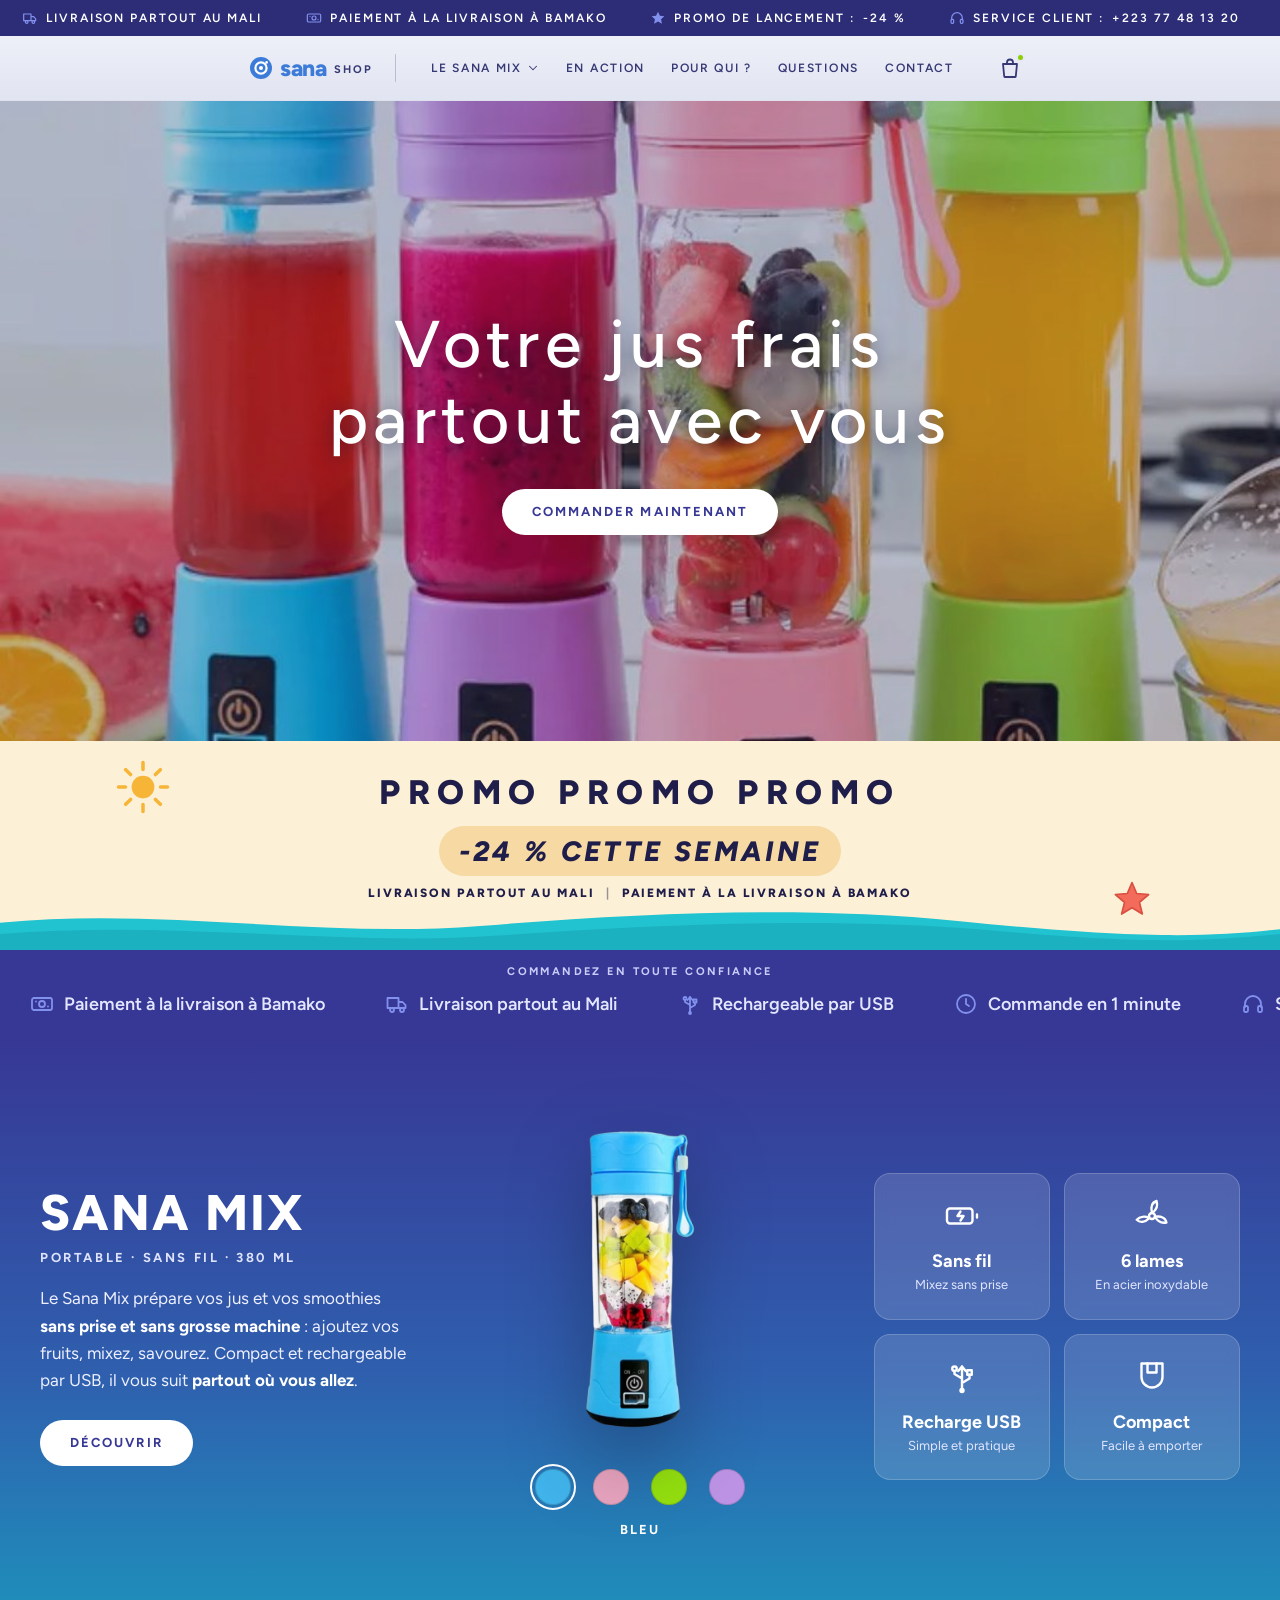
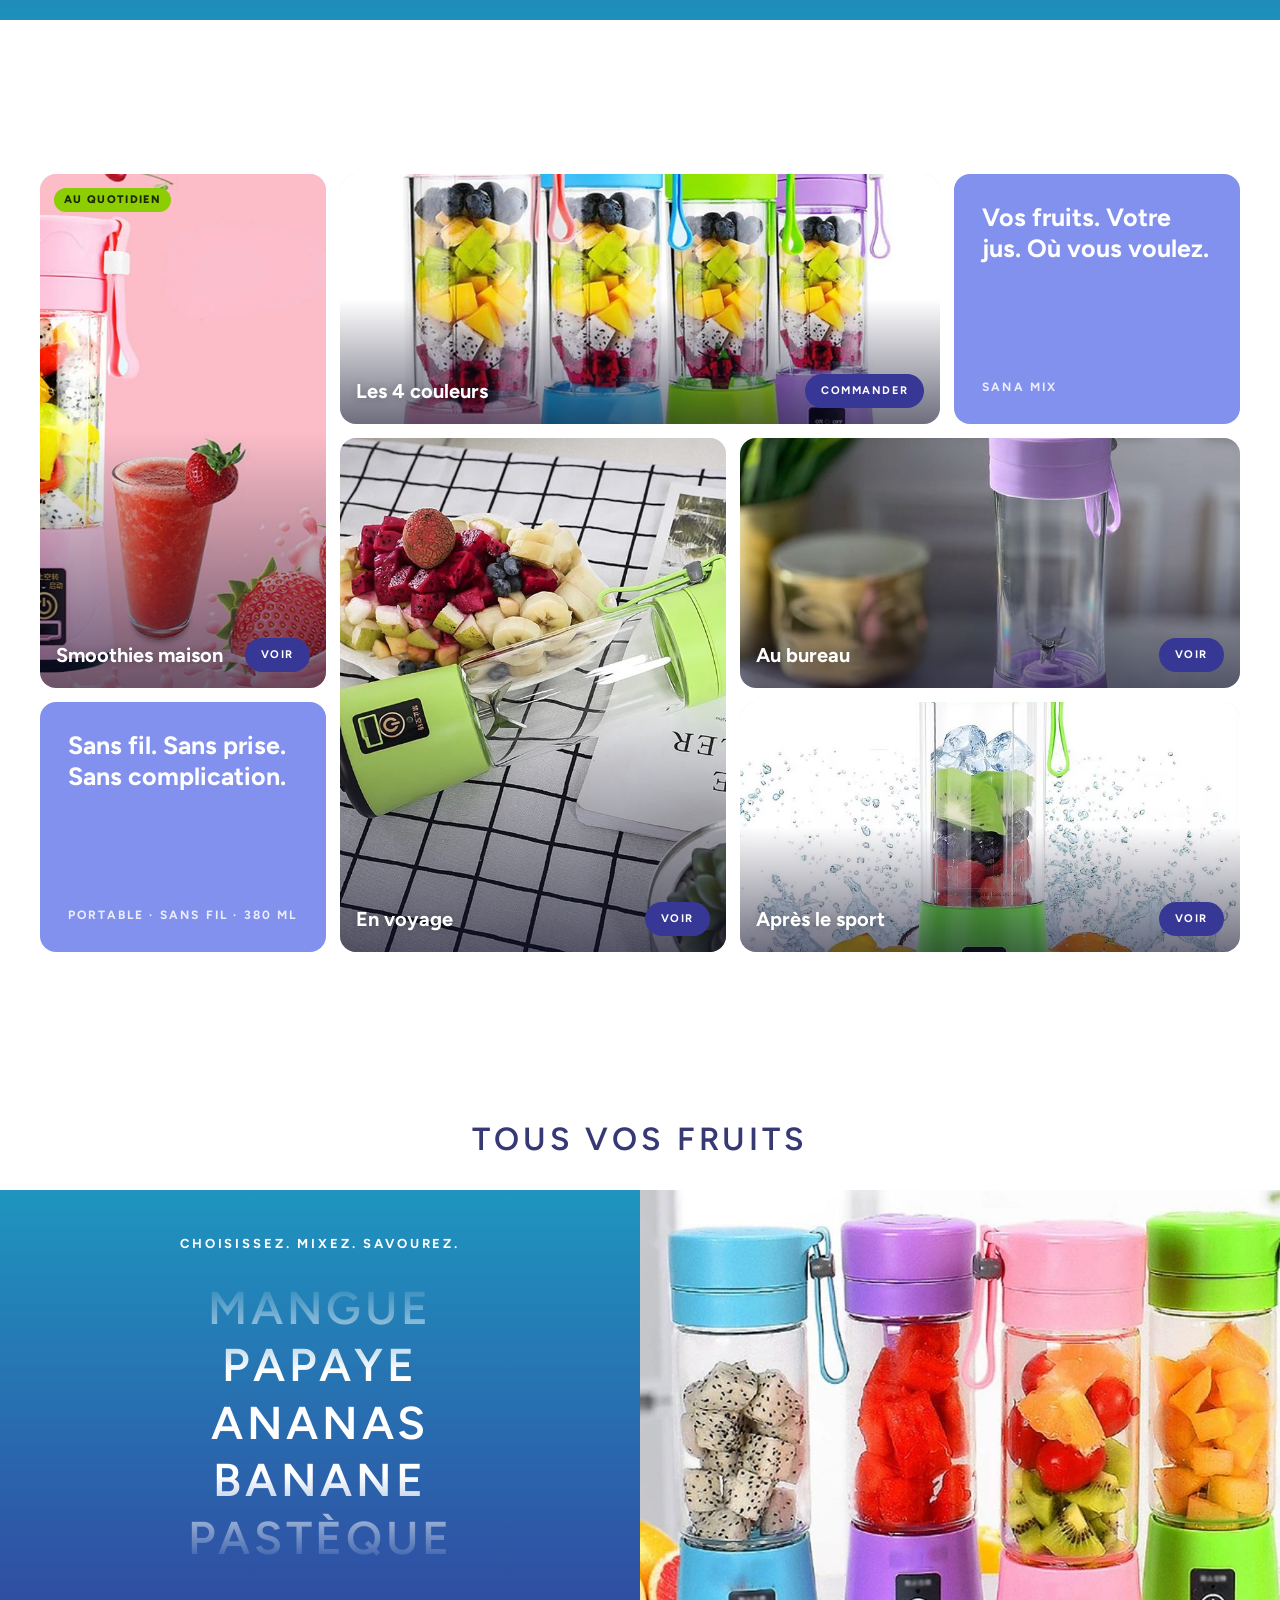
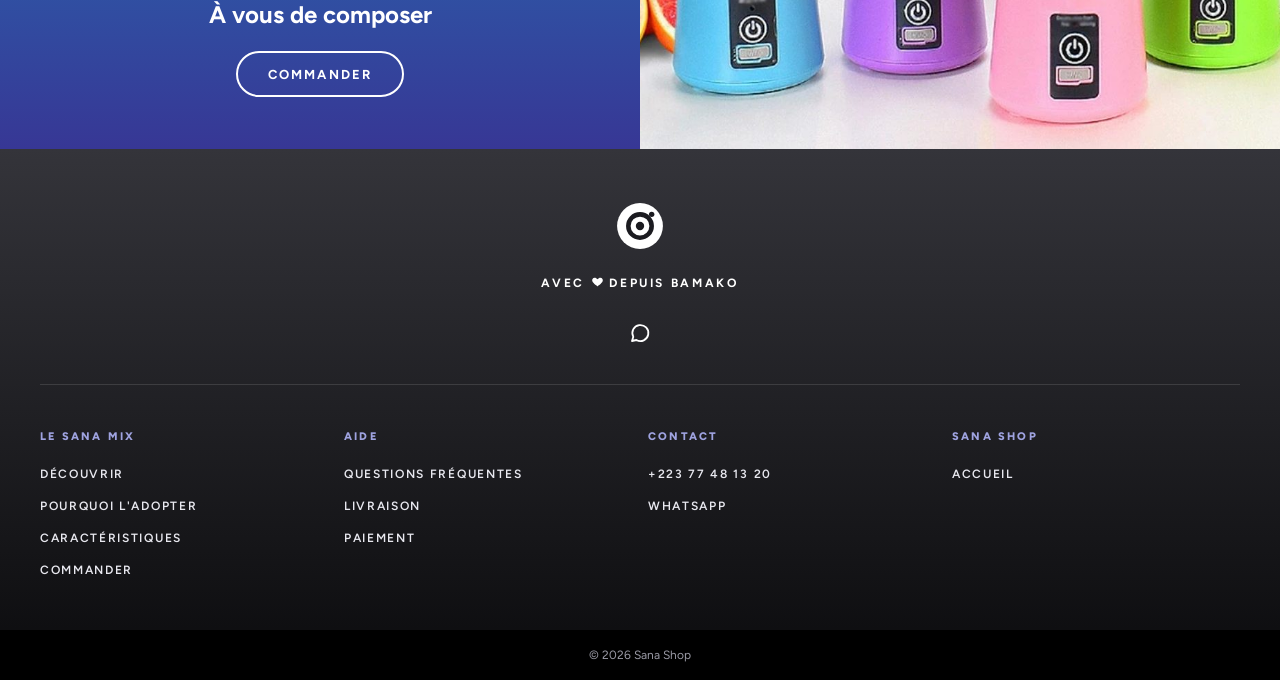
==== index.html @ 18b9766f "Sana Shop: first version of the site Landing page and product page for the Sana Mix portable blender" ====
<!DOCTYPE html>
<html lang="fr">
<head>
  <meta charset="UTF-8">
  <meta name="viewport" content="width=device-width, initial-scale=1">
  <title>Sana Shop — Sana Mix, le mixeur portable | Livraison partout au Mali</title>
  <meta name="description" content="Sana Mix : mixeur portable sans fil de 380 ml, 6 lames en acier inoxydable, rechargeable par USB. Livraison partout au Mali, paiement à la livraison à Bamako.">
  <meta name="theme-color" content="#373795">
  <link rel="preconnect" href="https://fonts.googleapis.com">
  <link rel="preconnect" href="https://fonts.gstatic.com" crossorigin>
  <link href="https://fonts.googleapis.com/css2?family=Figtree:ital,wght@0,400;0,500;0,600;0,700;0,800;1,800&display=swap" rel="stylesheet">
  <link rel="stylesheet" href="style.css">
</head>
<body>
<!--
  =====================================================================
  GUIDE RAPIDE — PAGE D'ACCUEIL
  ---------------------------------------------------------------------
  • IMAGES : toutes dans « images/ ». Pour changer une image, remplacez
    le fichier par le vôtre avec exactement le même nom et la même extension.
  • VIDÉOS : mettez vos vidéos dans « videos/ » (noms indiqués plus bas).
  • PRIX, TÉLÉPHONE, DÉLAI DE LIVRAISON : à changer dans script.js (CONFIG).
  • Les textes marqués « À REMPLACER » ou « À CONFIRMER » sont à vérifier.
  =====================================================================
-->

<!-- Icônes du site (dessins simples réutilisés partout) -->
<svg width="0" height="0" style="position:absolute" aria-hidden="true" focusable="false">
  <symbol id="i-logo" viewBox="0 0 24 24"><circle cx="12" cy="12" r="11" fill="currentColor"/><circle cx="12" cy="12" r="5.6" fill="none" style="stroke:var(--logo-inner,#fff)" stroke-width="2.2"/><circle cx="12" cy="12" r="2" style="fill:var(--logo-inner,#fff)"/><circle cx="17.6" cy="6.4" r="1.3" style="fill:var(--logo-inner,#fff)"/></symbol>
  <symbol id="i-menu" viewBox="0 0 24 24"><path d="M3 6h18M3 12h18M3 18h18"/></symbol>
  <symbol id="i-close" viewBox="0 0 24 24"><path d="M6 6l12 12M18 6L6 18"/></symbol>
  <symbol id="i-bag" viewBox="0 0 24 24"><path d="M5 8h14l-1.2 12.2a1 1 0 0 1-1 .8H7.2a1 1 0 0 1-1-.8L5 8z"/><path d="M9 8V6.5a3 3 0 0 1 6 0V8"/></symbol>
  <symbol id="i-chev-l" viewBox="0 0 24 24"><path d="M15 5l-7 7 7 7"/></symbol>
  <symbol id="i-chev-r" viewBox="0 0 24 24"><path d="M9 5l7 7-7 7"/></symbol>
  <symbol id="i-chev-d" viewBox="0 0 24 24"><path d="M6 9l6 6 6-6"/></symbol>
  <symbol id="i-plus" viewBox="0 0 24 24"><path d="M12 5v14M5 12h14"/></symbol>
  <symbol id="i-battery" viewBox="0 0 24 24"><rect x="2" y="7" width="17" height="10" rx="2"/><path d="M22 11v2M11 9l-2 3h4l-2 3"/></symbol>
  <symbol id="i-blade" viewBox="0 0 24 24"><circle cx="12" cy="12" r="2"/><path d="M12 10c-1-4 0-7 3-8 1 3 0 6-3 8zM14 12.5c4-.6 7 .7 7.6 3.8-3.1.6-6-.9-7.6-3.8zM10.2 13.4c-3 2.9-6.2 3.3-8.4 1.1 2.2-2.2 5.6-2.5 8.4-1.1z"/></symbol>
  <symbol id="i-usb" viewBox="0 0 24 24"><path d="M12 21V5M12 5L9.5 8M12 5l2.5 3M12 16l5-3v-2.5M12 13L7 10V8"/><circle cx="12" cy="21" r="1"/><rect x="15.5" y="7.5" width="3" height="3"/><circle cx="7" cy="6.5" r="1.5"/></symbol>
  <symbol id="i-cup" viewBox="0 0 24 24"><path d="M7 3h10l-1.2 18H8.2L7 3z"/><path d="M7.5 9h9"/></symbol>
  <symbol id="i-drop" viewBox="0 0 24 24"><path d="M12 3s6.5 7 6.5 11.5a6.5 6.5 0 0 1-13 0C5.5 10 12 3 12 3z"/></symbol>
  <symbol id="i-dumbbell" viewBox="0 0 24 24"><path d="M6 7v10M3 9.5v5M18 7v10M21 9.5v5M6 12h12"/></symbol>
  <symbol id="i-pocket" viewBox="0 0 24 24"><path d="M5 3h14v9a7 7 0 0 1-14 0V3z"/><path d="M9 3v6h6V3"/></symbol>
  <symbol id="i-truck" viewBox="0 0 24 24"><path d="M2.5 6h11v10h-11zM13.5 10h4l3 3.2V16h-7"/><circle cx="7" cy="18" r="2"/><circle cx="17" cy="18" r="2"/></symbol>
  <symbol id="i-cash" viewBox="0 0 24 24"><rect x="2" y="6" width="20" height="12" rx="2"/><circle cx="12" cy="12" r="3"/><path d="M6 9.5v.01M18 14.5v.01"/></symbol>
  <symbol id="i-shield" viewBox="0 0 24 24"><path d="M12 3l8 3v6c0 5-3.5 8-8 9-4.5-1-8-4-8-9V6l8-3z"/><path d="M9 12l2 2 4-4"/></symbol>
  <symbol id="i-headset" viewBox="0 0 24 24"><path d="M4 15v-3a8 8 0 0 1 16 0v3"/><rect x="3" y="14" width="4" height="6" rx="1.5"/><rect x="17" y="14" width="4" height="6" rx="1.5"/></symbol>
  <symbol id="i-clock" viewBox="0 0 24 24"><circle cx="12" cy="12" r="9"/><path d="M12 7v5l3 2"/></symbol>
  <symbol id="i-phone" viewBox="0 0 24 24"><rect x="7" y="2" width="10" height="20" rx="2"/><path d="M11 18h2"/></symbol>
  <symbol id="i-users" viewBox="0 0 24 24"><circle cx="9" cy="8" r="3"/><path d="M3 20c0-3.3 2.7-6 6-6s6 2.7 6 6"/><circle cx="17" cy="9" r="2.5"/><path d="M16.5 14.2c2.6.4 4.5 2.7 4.5 5.8"/></symbol>
  <symbol id="i-cap" viewBox="0 0 24 24"><path d="M2 9l10-5 10 5-10 5L2 9z"/><path d="M6 11v5c3 2 9 2 12 0v-5M22 9v5"/></symbol>
  <symbol id="i-check" viewBox="0 0 24 24"><path d="M5 12.5l4.5 4.5L19 7.5"/></symbol>
  <symbol id="i-heart" viewBox="0 0 24 24"><path d="M12 21s-7.5-4.6-9.5-9.3C1.2 8.4 3.3 5 6.8 5c2 0 3.6 1.2 5.2 3 1.6-1.8 3.2-3 5.2-3 3.5 0 5.6 3.4 4.3 6.7C19.5 16.4 12 21 12 21z" fill="currentColor" stroke="none"/></symbol>
  <symbol id="i-star" viewBox="0 0 24 24"><path d="M12 2.5l2.9 6.1 6.6.8-4.9 4.6 1.3 6.6L12 17.3l-5.9 3.3 1.3-6.6L2.5 9.4l6.6-.8z" fill="currentColor" stroke="none"/></symbol>
  <symbol id="i-pin" viewBox="0 0 24 24"><path d="M12 21s-7-6-7-11a7 7 0 0 1 14 0c0 5-7 11-7 11z"/><circle cx="12" cy="10" r="2.5"/></symbol>
  <symbol id="i-whatsapp" viewBox="0 0 24 24"><path d="M4 20l1.3-4.2A8 8 0 1 1 8.4 19L4 20z"/></symbol>
  <symbol id="i-tiktok" viewBox="0 0 24 24"><path d="M14 3v11.5a3.5 3.5 0 1 1-3.5-3.5"/><path d="M14 3c.6 2.9 2.5 4.6 5.5 5"/></symbol>
  <symbol id="i-facebook" viewBox="0 0 24 24"><path d="M15 3h-2.5A3.5 3.5 0 0 0 9 6.5V10H6.5v3.5H9V21h3.5v-7.5H15l.6-3.5h-3.1V7a1 1 0 0 1 1-1H15V3z"/></symbol>
</svg>

<!-- 1. Petite barre en haut (défile toute seule) -->
<div class="topbar" role="region" aria-label="Informations">
  <div class="marquee"><div class="marquee__track">
    <span class="topbar__item"><svg class="icon"><use href="#i-truck"/></svg>Livraison partout au Mali</span>
    <span class="topbar__item"><svg class="icon"><use href="#i-cash"/></svg>Paiement à la livraison à Bamako</span>
    <span class="topbar__item"><svg class="icon"><use href="#i-star"/></svg>Promo de lancement : <span data-remise>-24&nbsp;%</span></span>
    <span class="topbar__item"><svg class="icon"><use href="#i-headset"/></svg>Service client : <span data-tel>+223 77 48 13 20</span></span>
  </div></div>
</div>

<!-- 2. En-tête -->
<header class="site-header">
  <div class="container header-inner">
    <button class="icon-btn menu-toggle" type="button" data-menu-open aria-controls="drawer" aria-expanded="false" aria-label="Ouvrir le menu">
      <svg class="icon"><use href="#i-menu"/></svg>
    </button>

    <!-- LOGO : à remplacer par votre logo si vous en avez un -->
    <a class="logo" href="index.html" aria-label="Sana Shop, accueil">
      <svg class="logo-mark" aria-hidden="true"><use href="#i-logo"/></svg>sana<small>shop</small>
    </a>

    <span class="header-divider" aria-hidden="true"></span>

    <nav class="main-nav" aria-label="Menu principal">
      <ul>
        <li class="nav-item">
          <a class="nav-link" href="produit.html">Le Sana Mix <svg class="icon" aria-hidden="true"><use href="#i-chev-d"/></svg></a>
          <div class="mega">
            <div class="container">
              <div class="mega__grid">
                <a class="mega__card" href="produit.html#raisons"><img src="images/produit-2.jpg" alt="" loading="lazy">Sans fil</a>
                <a class="mega__card" href="produit.html#raisons"><img src="images/produit-3.jpg" alt="" loading="lazy">6 lames inox</a>
                <a class="mega__card" href="produit.html#raisons"><img src="images/produit-4.jpg" alt="" loading="lazy">Recharge USB</a>
                <a class="mega__card" href="produit.html#commande"><img src="images/pack-complet.jpg" alt="" loading="lazy">Les 4 couleurs</a>
              </div>
              <a class="mega__all" href="produit.html">Tout découvrir</a>
            </div>
          </div>
        </li>
        <li class="nav-item"><a class="nav-link" href="produit.html#en-action">En action</a></li>
        <li class="nav-item"><a class="nav-link" href="produit.html#pour-qui">Pour qui ?</a></li>
        <li class="nav-item"><a class="nav-link" href="produit.html#faq">Questions</a></li>
        <li class="nav-item"><a class="nav-link" href="#contact">Contact</a></li>
      </ul>
    </nav>

    <div class="header-icons">
      <a class="icon-btn" href="produit.html#commande" aria-label="Commander">
        <svg class="icon"><use href="#i-bag"/></svg><span class="cart-dot" aria-hidden="true"></span>
      </a>
    </div>
  </div>
</header>

<!-- Menu du téléphone -->
<div class="drawer" id="drawer" aria-hidden="true">
  <div class="drawer__backdrop" data-menu-close></div>
  <div class="drawer__panel" role="dialog" aria-modal="true" aria-label="Menu">
    <div class="drawer__head">
      <a class="logo" href="index.html"><svg class="logo-mark" aria-hidden="true"><use href="#i-logo"/></svg>sana<small>shop</small></a>
      <button class="icon-btn" type="button" data-menu-close aria-label="Fermer le menu"><svg class="icon"><use href="#i-close"/></svg></button>
    </div>
    <div class="drawer__tiles">
      <a href="produit.html#raisons"><img src="images/produit-2.jpg" alt="" loading="lazy">Sans fil</a>
      <a href="produit.html#raisons"><img src="images/produit-3.jpg" alt="" loading="lazy">6 lames inox</a>
      <a href="produit.html#raisons"><img src="images/produit-4.jpg" alt="" loading="lazy">Recharge USB</a>
      <a href="produit.html#commande"><img src="images/pack-complet.jpg" alt="" loading="lazy">Les 4 couleurs</a>
    </div>
    <nav class="drawer__links" aria-label="Menu">
      <a href="produit.html">Le Sana Mix <svg class="icon"><use href="#i-chev-r"/></svg></a>
      <a href="produit.html#en-action">En action <svg class="icon"><use href="#i-chev-r"/></svg></a>
      <a href="produit.html#pour-qui">Pour qui ? <svg class="icon"><use href="#i-chev-r"/></svg></a>
      <a href="produit.html#faq">Questions <svg class="icon"><use href="#i-chev-r"/></svg></a>
      <a href="#contact">Contact <svg class="icon"><use href="#i-chev-r"/></svg></a>
    </nav>
    <a class="btn btn--block btn--lg" href="produit.html#commande">Commander – <span data-prix>9 500 FCFA</span></a>
  </div>
</div>

<main>

  <!-- 3. Grande vidéo d'accueil
       VIDÉO : mettez votre vidéo dans « videos/accueil.mp4 »
       (10 à 20 secondes, sans son, 480p ou 720p, moins de 3 Mo). -->
  <section class="hero" data-cta-trigger aria-label="Présentation">
    <video class="hero__video" data-slot src="videos/accueil.mp4" poster="images/accueil.jpg" autoplay muted loop playsinline preload="auto"></video>
    <span class="media-hint">Vidéo à ajouter : videos/accueil.mp4</span>
    <div class="hero__content reveal">
      <h1><span>Votre jus frais</span> <span>partout avec vous</span></h1>
      <a class="btn btn--light" href="produit.html#commande">Commander maintenant</a>
    </div>
  </section>

  <!-- 4. Bande promo -->
  <section class="sale-band" aria-label="Promotion">
    <svg class="sale-band__deco sale-band__deco--sun" viewBox="0 0 64 64" aria-hidden="true"><circle cx="32" cy="32" r="13" fill="#f7b538"/><path d="M32 4v8M32 52v8M4 32h8M52 32h8M12.2 12.2l5.6 5.6M46.2 46.2l5.6 5.6M12.2 51.8l5.6-5.6M46.2 17.8l5.6-5.6" stroke="#f7b538" stroke-width="4" stroke-linecap="round"/></svg>
    <svg class="sale-band__deco sale-band__deco--star" viewBox="0 0 48 48" aria-hidden="true"><path d="M24 3l5.6 13.2 14.4 1.2-11 9.4 3.4 14L24 33.4 11.6 40.8l3.4-14-11-9.4 14.4-1.2z" fill="#f26b5b" stroke="#d94f40" stroke-width="2" stroke-linejoin="round"/></svg>
    <p class="sale-band__title">PROMO PROMO PROMO</p>
    <p class="sale-band__pill"><span data-remise>-24&nbsp;%</span> cette semaine</p>
    <p class="sale-band__sub">Livraison partout au Mali <span>|</span> Paiement à la livraison à Bamako</p>
    <svg class="sale-band__wave" viewBox="0 0 1440 60" preserveAspectRatio="none" aria-hidden="true"><path d="M0 26C180 6 360 46 540 30S900 4 1080 24s270 22 360 10V60H0z" fill="#22c3d0"/><path d="M0 40c200-18 380 16 560 2s380-24 560-6 240 12 320 4V60H0z" fill="#139cab" opacity=".45"/></svg>
  </section>

  <!-- 5. Bande de confiance qui défile.
       Si un jour des médias ou des partenaires parlent de vous,
       vous pourrez mettre leurs VRAIS logos ici. -->
  <section class="trust" aria-label="Nos engagements">
    <p class="eyebrow">Commandez en toute confiance</p>
    <div class="marquee"><div class="marquee__track">
      <span class="trust__item"><svg class="icon"><use href="#i-cash"/></svg>Paiement à la livraison à Bamako</span>
      <span class="trust__item"><svg class="icon"><use href="#i-truck"/></svg>Livraison partout au Mali</span>
      <span class="trust__item"><svg class="icon"><use href="#i-usb"/></svg>Rechargeable par USB</span>
      <span class="trust__item"><svg class="icon"><use href="#i-clock"/></svg>Commande en 1 minute</span>
      <span class="trust__item"><svg class="icon"><use href="#i-headset"/></svg>Service client à l'écoute</span>
    </div></div>
  </section>

  <!-- 6. Présentation du produit -->
  <section class="showcase" id="decouvrir" aria-labelledby="showcase-title">
    <div class="container showcase__grid">
      <div class="showcase__text reveal">
        <h2 id="showcase-title">Sana Mix</h2>
        <h3>Portable · Sans fil · 380 ml</h3>
        <p>Le Sana Mix prépare vos jus et vos smoothies <b>sans prise et sans grosse machine</b>&nbsp;: ajoutez vos fruits, mixez, savourez. Compact et rechargeable par USB, il vous suit <b>partout où vous allez</b>.</p>
        <a class="btn btn--light" href="produit.html">Découvrir</a>
      </div>

      <div class="showcase__media reveal">
        <!-- IMAGES PAR COULEUR (PNG carré à fond transparent) :
             images/couleur-bleu.png, couleur-rose.png, couleur-vert.png, couleur-pourpre.png -->
        <img class="showcase__img" data-color-img src="images/couleur-bleu.png" alt="Le Sana Mix" width="600" height="600">
        <div class="swatches" role="group" aria-label="Choisir une couleur">
          <button class="swatch" type="button" data-color="Bleu" data-img="images/couleur-bleu.png" aria-pressed="true" aria-label="Bleu" style="--c:#41b4eb"><span></span></button>
        <button class="swatch" type="button" data-color="Rose" data-img="images/couleur-rose.png" aria-pressed="false" aria-label="Rose" style="--c:#e8a4bf"><span></span></button>
        <button class="swatch" type="button" data-color="Vert" data-img="images/couleur-vert.png" aria-pressed="false" aria-label="Vert" style="--c:#94e010"><span></span></button>
        <button class="swatch" type="button" data-color="Pourpre" data-img="images/couleur-pourpre.png" aria-pressed="false" aria-label="Pourpre" style="--c:#bd93e6"><span></span></button>
        </div>
        <p class="swatch-label" data-color-label>Bleu</p>
      </div>

      <div class="glass-grid reveal">
        <div class="glass"><svg class="icon"><use href="#i-battery"/></svg><h4>Sans fil</h4><p>Mixez sans prise</p></div>
        <div class="glass"><svg class="icon"><use href="#i-blade"/></svg><h4>6 lames</h4><p>En acier inoxydable</p></div>
        <div class="glass"><svg class="icon"><use href="#i-usb"/></svg><h4>Recharge USB</h4><p>Simple et pratique</p></div>
        <div class="glass"><svg class="icon"><use href="#i-pocket"/></svg><h4>Compact</h4><p>Facile à emporter</p></div>
      </div>
    </div>
  </section>

  <!-- 7. Mosaïque de cartes (sur téléphone : on glisse de gauche à droite) -->
  <section class="section" aria-labelledby="usages-title">
    <div class="container">
      <h2 class="section-title reveal" id="usages-title">Un mixeur, mille envies</h2>
      <div class="bento reveal">
        <a class="tile tile--a" href="produit.html#raisons">
          <img src="images/usage-4.jpg" alt="" loading="lazy">
          <span class="tile__badge">Au quotidien</span>
          <div class="tile__bar"><h4>Smoothies maison</h4><span class="btn btn--sm">Voir</span></div>
        </a>
        <a class="tile tile--b" href="produit.html#commande">
          <img src="images/pack-complet.jpg" alt="" loading="lazy">
          <div class="tile__bar"><h4>Les 4 couleurs</h4><span class="btn btn--sm">Commander</span></div>
        </a>
        <div class="tile tile--quote tile--q">
          <p>Vos fruits. Votre jus. Où vous voulez.</p>
          <span>Sana Mix</span>
        </div>
        <a class="tile tile--c" href="produit.html#raisons">
          <img src="images/usage-2.jpg" alt="" loading="lazy">
          <div class="tile__bar"><h4>En voyage</h4><span class="btn btn--sm">Voir</span></div>
        </a>
        <a class="tile tile--d" href="produit.html#pour-qui">
          <img src="images/usage-3.jpg" alt="" loading="lazy">
          <div class="tile__bar"><h4>Au bureau</h4><span class="btn btn--sm">Voir</span></div>
        </a>
        <div class="tile tile--quote tile--e">
          <p>Sans fil. Sans prise. Sans complication.</p>
          <span>Portable · Sans fil · 380 ml</span>
        </div>
        <a class="tile tile--f" href="produit.html#raisons">
          <img src="images/usage-1.jpg" alt="" loading="lazy">
          <div class="tile__bar"><h4>Après le sport</h4><span class="btn btn--sm">Voir</span></div>
        </a>
      </div>
    </div>
  </section>

  <!-- 8. Bande « commerçants »
       Affichage réglé dans script.js : CONFIG.afficherGrossiste. -->
  <section class="pro" data-bloc="gros" id="vente-en-gros" aria-labelledby="pro-title">
    <div class="container pro__grid">
      <div class="reveal">
        <p class="eyebrow">Vente en gros</p>
        <h2 id="pro-title">Vous êtes commerçant&nbsp;?</h2>
        <p>Prix spéciaux pour les boutiques et les revendeurs. Appelez-nous pour connaître nos tarifs.</p>
        <a class="btn btn--light btn--sm" data-tel-link href="tel:+22377481320">Nous appeler</a>
      </div>
      <img class="pro__img" src="images/grossiste.png" alt="" loading="lazy" width="600" height="600">
    </div>
  </section>

  <!-- 9. Roue de mots -->
  <section aria-labelledby="story-title">
    <h2 class="section-title story-title reveal" id="story-title">Tous vos fruits</h2>
    <div class="wheel-wrap">
      <div class="wheel">
        <p class="eyebrow">Choisissez. Mixez. Savourez.</p>
        <div class="wheel__window" aria-hidden="true">
          <ul class="wheel__list">
            <li>Mangue</li><li>Papaye</li><li>Ananas</li><li>Banane</li><li>Pastèque</li><li>Goyave</li>
            <li>Orange</li><li>Citron</li><li>Melon</li><li>Avocat</li><li>Smoothies</li><li>Jus frais</li>
            <li>Mangue</li><li>Papaye</li><li>Ananas</li><li>Banane</li><li>Pastèque</li><li>Goyave</li>
            <li>Orange</li><li>Citron</li><li>Melon</li><li>Avocat</li><li>Smoothies</li><li>Jus frais</li>
          </ul>
        </div>
        <p class="sr-only">Mangue, papaye, ananas, banane, pastèque, goyave, orange, citron, melon, avocat, smoothies, jus frais.</p>
        <h3>À vous de composer</h3>
        <a class="btn btn--outline-light" href="produit.html#commande">Commander</a>
      </div>
      <div class="wheel-img"><img src="images/ambiance.jpg" alt="" loading="lazy"></div>
    </div>
  </section>

  <!-- 10. Réseaux sociaux — À REMPLACER : votre vrai nom de compte et vos liens -->
  <section class="section social" data-bloc="reseaux" aria-labelledby="social-title">
    <div class="container reveal">
      <h2 id="social-title">@sanashop</h2>
      <p class="eyebrow">Sur TikTok et Facebook</p>
      <p>Idées de recettes, astuces et nouveautés.</p>
      <p class="social__tag">#SanaMix</p>
      <a class="btn btn--outline" data-lien="suivre" href="#" target="_blank" rel="noopener"><svg class="icon"><use href="#i-tiktok"/></svg>Nous suivre</a>
    </div>
  </section>

  <!-- 11. Avis clients — section cachée (CONFIG.afficherAvis dans script.js).
       Avant de l'afficher : mettez ici de VRAIS avis de vos clients (avec leur accord)
       et supprimez les étiquettes « Exemple ». -->
  <section class="section reviews" data-bloc="avis" aria-labelledby="reviews-title">
    <div class="container">
      <h2 class="eyebrow" id="reviews-title">Ce que disent nos clients</h2>
      <div class="slider-q" data-quotes>
        <button class="round-btn" type="button" data-prev aria-label="Avis précédent"><svg class="icon"><use href="#i-chev-l"/></svg></button>
        <div class="quotes" aria-live="polite">
          <blockquote class="quote is-active">
            <span class="tag-example">Exemple</span>
            <p>« Ici, l'avis d'un vrai client. »</p>
            <cite>— Prénom, quartier</cite>
          </blockquote>
          <blockquote class="quote">
            <span class="tag-example">Exemple</span>
            <p>« Copiez ici un message reçu d'un client satisfait. »</p>
            <cite>— Prénom, quartier</cite>
          </blockquote>
          <blockquote class="quote">
            <span class="tag-example">Exemple</span>
            <p>« Trois ou quatre avis courts suffisent. »</p>
            <cite>— Prénom, quartier</cite>
          </blockquote>
        </div>
        <button class="round-btn" type="button" data-next aria-label="Avis suivant"><svg class="icon"><use href="#i-chev-r"/></svg></button>
      </div>
      <div class="dots" data-dots></div>
    </div>
  </section>

</main>

<!-- 12. Pied de page — les liens se règlent dans script.js (CONFIG) -->
<footer class="site-footer" id="contact">
  <div class="container footer-top">
    <svg class="footer-mark" aria-hidden="true"><use href="#i-logo"/></svg>
    <p class="eyebrow">Avec <svg class="icon" aria-label="amour"><use href="#i-heart"/></svg> depuis Bamako</p>
    <div class="socials">
      <a href="#" data-lien="whatsapp" target="_blank" rel="noopener" aria-label="WhatsApp"><svg class="icon"><use href="#i-whatsapp"/></svg></a>
      <a href="#" data-lien="tiktok" target="_blank" rel="noopener" aria-label="TikTok"><svg class="icon"><use href="#i-tiktok"/></svg></a>
      <a href="#" data-lien="facebook" target="_blank" rel="noopener" aria-label="Facebook"><svg class="icon"><use href="#i-facebook"/></svg></a>
    </div>
  </div>
  <div class="container footer-cols">
    <div>
      <h5>Le Sana Mix</h5>
      <a href="produit.html">Découvrir</a>
      <a href="produit.html#raisons">Pourquoi l'adopter</a>
      <a href="produit.html#caracteristiques">Caractéristiques</a>
      <a href="produit.html#commande">Commander</a>
    </div>
    <div>
      <h5>Aide</h5>
      <a href="produit.html#faq">Questions fréquentes</a>
      <a href="produit.html#faq">Livraison</a>
      <a href="produit.html#faq">Paiement</a>
    </div>
    <div>
      <h5>Contact</h5>
      <a data-tel href="tel:+22377481320">+223 77 48 13 20</a>
      <a href="#" data-lien="whatsapp" target="_blank" rel="noopener">WhatsApp</a>
      <a href="#" data-lien="tiktok" target="_blank" rel="noopener">TikTok</a>
      <a href="#" data-lien="facebook" target="_blank" rel="noopener">Facebook</a>
      <a href="#" data-lien="email">E-mail</a>
    </div>
    <div>
      <h5>Sana Shop</h5>
      <a href="index.html">Accueil</a>
      <a data-bloc="gros" href="index.html#vente-en-gros">Vente en gros</a>
    </div>
  </div>
  <div class="footer-bottom">
    <div class="container">
      <span>© <span data-annee>2026</span> Sana Shop</span>
      <!-- À ajouter quand les pages existeront : Conditions de vente, Confidentialité -->
    </div>
  </div>
</footer>

<!-- Bouton « Commander » qui flotte en bas de l'écran (téléphone) -->
<a class="btn btn--lg float-cta" href="produit.html#commande">Commander – <span data-prix>9 500 FCFA</span></a>

<script src="script.js"></script>
</body>
</html>
---- style.css ----
/* =====================================================================
   SANA SHOP — Feuille de style
   ---------------------------------------------------------------------
   Pour changer les COULEURS ou la POLICE du site : modifiez seulement
   les variables dans « :root » juste en dessous.
   Le site est pensé d'abord pour le téléphone, puis adapté au PC
   (voir les blocs « @media (min-width: ...) »).
   ===================================================================== */

:root {
  /* Couleurs principales */
  --indigo: #373795;        /* couleur de la marque (boutons, bandes) */
  --indigo-dark: #2c2c77;
  --ink: #373975;           /* couleur des textes */
  --ink-soft: #6a6c9e;
  --periwinkle: #8291ed;    /* bleu-violet clair */
  --lavender: #f6f5fd;      /* fonds très clairs */
  --lavender-2: #e2e3f6;    /* bordures */
  --sky: #1e90bb;
  --brand-blue: #3d7bd9;    /* couleur du logo */
  --lime: #8dcd03;          /* badges promo */
  --sand: #fcf0d6;          /* bande promo (sable) */
  --sea: #22c3d0;           /* bande promo (mer) */
  --sea-dark: #139cab;
  --white: #fff;
  --danger: #d64545;

  /* Dégradés */
  --grad-hero: linear-gradient(180deg, #373795 0%, #2f5fae 58%, #1e90bb 100%);
  --grad-band: linear-gradient(90deg, #373795 0%, #5a5fc8 50%, #8291ed 100%);
  --grad-wheel: linear-gradient(180deg, #1e95bf 0%, #2d5aa8 60%, #373795 100%);
  --grad-footer: linear-gradient(180deg, #34343a 0%, #0b0b0d 100%);

  /* Formes */
  --radius: 16px;
  --radius-sm: 10px;
  --shadow: 0 12px 30px rgba(44, 44, 119, .18);

  /* Police */
  --font: 'Figtree', system-ui, -apple-system, 'Segoe UI', Roboto, Arial, sans-serif;

  --header-h: 56px;
}

/* ---------- Base ---------- */
*, *::before, *::after { box-sizing: border-box; }
html { -webkit-text-size-adjust: 100%; scroll-behavior: smooth; }
body {
  margin: 0;
  font-family: var(--font);
  font-size: 16px;
  line-height: 1.5;
  color: var(--ink);
  background: var(--white);
  -webkit-font-smoothing: antialiased;
  overflow-x: hidden;
}
img, video { display: block; max-width: 100%; }
a { color: inherit; text-decoration: none; }
button { font: inherit; color: inherit; background: none; border: 0; cursor: pointer; padding: 0; }
h1, h2, h3, h4, h5, p, ul, ol, figure, blockquote { margin: 0; }
ul, ol { padding: 0; list-style: none; }
[hidden] { display: none !important; }
:focus-visible { outline: 3px solid var(--periwinkle); outline-offset: 2px; }
[id] { scroll-margin-top: calc(var(--header-h) + 16px); }

.container { width: min(1200px, calc(100% - 32px)); margin-inline: auto; }
.sr-only {
  position: absolute; width: 1px; height: 1px; padding: 0; margin: -1px;
  overflow: hidden; clip: rect(0, 0, 0, 0); white-space: nowrap; border: 0;
}

.icon {
  width: 24px; height: 24px; flex: none;
  fill: none; stroke: currentColor; stroke-width: 1.8;
  stroke-linecap: round; stroke-linejoin: round;
}

.eyebrow {
  font-size: 12px; font-weight: 700;
  letter-spacing: .22em; text-transform: uppercase;
}

.section { padding: 56px 0; }
.section-title {
  text-align: center;
  font-size: clamp(22px, 3.4vw, 32px);
  font-weight: 600; line-height: 1.2;
  letter-spacing: .12em; text-transform: uppercase;
  margin-bottom: 32px;
  text-wrap: balance;
}
.section-title .heart { color: #e5487b; }

/* Repère « à compléter » : visible seulement sur votre PC (mode test) */
.dev .todo { background: #fff3a8; color: #6b5200; border-radius: 4px; padding: 0 4px; }

/* ---------- Boutons ---------- */
.btn {
  display: inline-flex; align-items: center; justify-content: center; gap: 8px;
  min-height: 46px; padding: 12px 30px;
  border-radius: 999px;
  background: var(--indigo); color: #fff;
  font-size: 13px; font-weight: 700; line-height: 1.2;
  letter-spacing: .16em; text-transform: uppercase; text-align: center;
  transition: transform .2s ease, box-shadow .2s ease, background-color .2s ease, color .2s ease;
}
.btn:hover { transform: translateY(-2px); box-shadow: var(--shadow); background: var(--indigo-dark); }
.btn:active { transform: translateY(0) scale(.98); }
.btn--light { background: #fff; color: var(--indigo); }
.btn--light:hover { background: #fff; color: var(--indigo-dark); }
.btn--outline { background: transparent; color: var(--ink); border: 2px solid var(--ink); }
.btn--outline:hover { background: var(--ink); color: #fff; }
.btn--outline-light { background: transparent; color: #fff; border: 2px solid #fff; }
.btn--outline-light:hover { background: #fff; color: var(--indigo); }
.btn--sm { min-height: 34px; padding: 8px 16px; font-size: 11px; letter-spacing: .14em; }
.btn--lg { min-height: 56px; font-size: 14px; }
.btn--block { width: 100%; }
.btn[disabled] { opacity: .6; pointer-events: none; }

/* ---------- Défilement horizontal (bandeaux qui bougent) ---------- */
.marquee { display: flex; overflow: hidden; white-space: nowrap; }
.marquee__track {
  display: flex; flex: none; width: max-content;
  animation: marquee var(--marquee-speed, 30s) linear infinite;
}
.marquee:hover .marquee__track { animation-play-state: paused; }
@keyframes marquee { to { transform: translateX(-50%); } }

/* ---------- 1. Petite barre tout en haut ---------- */
.topbar {
  background: var(--indigo-dark); color: #fff;
  font-size: 12px; font-weight: 600;
  letter-spacing: .16em; text-transform: uppercase;
  padding: 9px 0;
}
.topbar__item { display: inline-flex; align-items: center; gap: 8px; padding: 0 22px; }
.topbar__item .icon { width: 16px; height: 16px; color: var(--periwinkle); }

/* ---------- 2. En-tête (logo + menu) ---------- */
.site-header {
  position: sticky; top: 0; z-index: 60;
  background: linear-gradient(180deg, #eef0f8 0%, #e1e4f1 100%);
  border-bottom: 1px solid rgba(55, 57, 117, .08);
}
.header-inner {
  height: var(--header-h);
  display: flex; align-items: center; justify-content: space-between; gap: 12px;
}
.logo {
  display: inline-flex; align-items: center; gap: 7px;
  color: var(--brand-blue);
  font-size: 23px; font-weight: 800; letter-spacing: -.02em; line-height: 1;
}
.logo small {
  color: var(--ink); font-size: 11px; font-weight: 700;
  letter-spacing: .2em; text-transform: uppercase;
  padding-top: 3px;
}
.logo-mark { width: 24px; height: 24px; flex: none; color: var(--brand-blue); }
.header-divider { display: none; width: 1px; height: 28px; background: rgba(55, 57, 117, .25); }
.main-nav { display: none; }
.header-icons { display: flex; align-items: center; gap: 2px; }
.icon-btn {
  position: relative;
  width: 42px; height: 42px; border-radius: 50%;
  display: grid; place-items: center; color: var(--ink);
  transition: background-color .2s;
}
.icon-btn:hover { background: rgba(55, 57, 117, .08); }
.cart-dot {
  position: absolute; top: 6px; right: 6px;
  width: 9px; height: 9px; border-radius: 50%;
  background: var(--lime); border: 2px solid #e6e9f4;
}

.main-nav > ul { display: flex; align-items: center; }
.nav-link {
  position: relative;
  display: flex; align-items: center; gap: 4px;
  height: var(--header-h); padding: 0 13px;
  font-size: 12px; font-weight: 600; letter-spacing: .14em; text-transform: uppercase;
  color: var(--ink);
}
.nav-link .icon { width: 14px; height: 14px; transition: transform .25s; }
.nav-link::after {
  content: ""; position: absolute; left: 13px; right: 13px; bottom: 16px; height: 2px;
  background: var(--indigo); transform: scaleX(0); transform-origin: left; transition: transform .25s;
}
.nav-item:hover .nav-link::after, .nav-link:focus-visible::after { transform: scaleX(1); }
.nav-item:hover .nav-link .icon { transform: rotate(180deg); }

/* Grand menu déroulant (PC) */
.mega {
  position: absolute; left: 0; right: 0; top: 100%;
  background: #fff;
  box-shadow: 0 24px 40px rgba(44, 44, 119, .12);
  padding: 28px 0 34px;
  opacity: 0; visibility: hidden; transform: translateY(-6px);
  transition: opacity .25s, transform .25s, visibility 0s .25s;
}
.nav-item:hover .mega, .nav-item:focus-within .mega {
  opacity: 1; visibility: visible; transform: none;
  transition: opacity .25s, transform .25s, visibility 0s;
}
.mega__grid { display: grid; grid-template-columns: repeat(4, 1fr); gap: 20px; }
.mega__card {
  display: block; text-align: center;
  font-size: 13px; font-weight: 700; letter-spacing: .12em; text-transform: uppercase;
}
.mega__card img {
  width: 100%; aspect-ratio: 4 / 3; object-fit: cover;
  border-radius: var(--radius-sm); background: var(--lavender);
  margin-bottom: 10px; transition: transform .35s;
}
.mega__card:hover img { transform: scale(1.03); }
.mega__all { display: block; text-align: center; margin-top: 18px; font-size: 12px; font-weight: 700; letter-spacing: .16em; text-transform: uppercase; text-decoration: underline; text-underline-offset: 4px; }

@media (min-width: 960px) {
  :root { --header-h: 64px; }
  .header-inner { justify-content: center; gap: 22px; }
  .menu-toggle { display: none; }
  .header-divider { display: block; }
  .main-nav { display: block; }
}

/* Menu du téléphone (tiroir qui glisse) */
.drawer { position: fixed; inset: 0; z-index: 100; visibility: hidden; transition: visibility 0s .3s; }
.drawer.is-open { visibility: visible; transition: visibility 0s; }
.drawer__backdrop { position: absolute; inset: 0; background: rgba(13, 13, 30, .5); opacity: 0; transition: opacity .3s; }
.drawer__panel {
  position: absolute; top: 0; bottom: 0; left: 0;
  width: min(86vw, 360px);
  background: #fff; padding: 12px 20px 24px;
  display: flex; flex-direction: column;
  overflow-y: auto;
  transform: translateX(-100%); transition: transform .3s ease;
}
.drawer.is-open .drawer__backdrop { opacity: 1; }
.drawer.is-open .drawer__panel { transform: none; }
.drawer__head { display: flex; align-items: center; justify-content: space-between; margin-bottom: 8px; }
.drawer__tiles { display: grid; grid-template-columns: 1fr 1fr; gap: 12px; margin: 12px 0 8px; }
.drawer__tiles a { font-size: 11px; font-weight: 700; letter-spacing: .1em; text-transform: uppercase; text-align: center; }
.drawer__tiles img { width: 100%; aspect-ratio: 1; object-fit: cover; border-radius: var(--radius-sm); background: var(--lavender); margin-bottom: 6px; }
.drawer__links a {
  display: flex; justify-content: space-between; align-items: center;
  padding: 15px 0; border-bottom: 1px solid var(--lavender-2);
  font-size: 14px; font-weight: 700; letter-spacing: .14em; text-transform: uppercase;
}
.drawer__links .icon { width: 18px; height: 18px; }
.drawer .btn { margin-top: 22px; }

/* ---------- 3. Grande vidéo d'accueil ---------- */
.hero {
  position: relative; isolation: isolate; overflow: hidden;
  min-height: min(78vh, 640px);
  display: grid; place-items: center; text-align: center;
  color: #fff;
  background: radial-gradient(120% 90% at 50% 0%, #4a4cb6 0%, var(--indigo) 55%, var(--indigo-dark) 100%);
}
.hero__video { position: absolute; inset: 0; width: 100%; height: 100%; object-fit: cover; z-index: -2; }
.hero::after { content: ""; position: absolute; inset: 0; background: rgba(28, 28, 90, .28); z-index: -1; }
.hero__content { padding: 80px 16px; }
.hero h1 {
  font-size: clamp(34px, 7vw, 66px);
  font-weight: 500; line-height: 1.15; letter-spacing: .08em;
  margin-bottom: 30px; text-wrap: balance;
  text-shadow: 0 2px 18px rgba(20, 20, 60, .45);
}
.hero h1 span { display: block; }

/* Indication « vidéo manquante » (affichée seulement sur votre PC) */
.media-hint {
  display: none;
  position: absolute; left: 12px; bottom: 12px; z-index: 3;
  align-items: center; gap: 6px;
  padding: 6px 10px; border-radius: 8px;
  background: rgba(0, 0, 0, .6); color: #fff;
  font: 600 11px/1.3 var(--font); letter-spacing: .03em; text-transform: none;
}
.dev .media-missing .media-hint { display: inline-flex; }

/* ---------- 4. Bande promo (plage) ---------- */
.sale-band {
  position: relative; overflow: hidden;
  background: var(--sand); color: #1f1d4a;
  text-align: center;
  padding: 26px 16px 48px;
}
.sale-band__wave { position: absolute; left: 0; bottom: 0; width: 100%; height: 48px; }
.sale-band__deco { position: absolute; width: 56px; height: 56px; display: none; }
.sale-band__deco--sun { left: 9%; top: 18px; }
.sale-band__deco--star { right: 10%; bottom: 30px; width: 40px; height: 40px; }
.sale-band__title { position: relative; font-size: clamp(22px, 4.2vw, 34px); font-weight: 800; letter-spacing: .22em; }
.sale-band__pill {
  position: relative; display: inline-block;
  margin: 8px 0 8px; padding: 4px 20px; border-radius: 999px;
  background: #f6d9a3;
  font-size: clamp(17px, 3.4vw, 28px); font-weight: 800; font-style: italic; letter-spacing: .12em;
  text-transform: uppercase;
}
.sale-band__sub { position: relative; z-index: 1; font-size: 12px; font-weight: 800; letter-spacing: .16em; text-transform: uppercase; }
.sale-band__sub span { opacity: .45; padding: 0 6px; }
.sale-band--slim { padding: 10px 16px 30px; }
.sale-band--slim .sale-band__wave { height: 30px; }
@media (min-width: 700px) { .sale-band__deco { display: block; } }

/* ---------- 5. Bande de confiance qui défile ---------- */
.trust { background: var(--indigo); color: #fff; padding: 14px 0 16px; text-align: center; }
.trust .eyebrow { color: #c9cdfa; font-size: 11px; margin-bottom: 10px; }
.trust__item {
  display: inline-flex; align-items: center; gap: 10px;
  padding: 0 30px;
  font-size: 18px; font-weight: 600; color: #e3e6ff;
}
.trust__item .icon { width: 24px; height: 24px; color: var(--periwinkle); }

/* ---------- 6. Présentation du produit (fond dégradé) ---------- */
.showcase { background: var(--grad-hero); color: #fff; padding: 56px 0 64px; overflow: hidden; }
.showcase__grid { display: grid; gap: 40px; align-items: center; }
.showcase__text h2 {
  font-size: clamp(36px, 5vw, 50px); font-weight: 800; line-height: 1.02;
  letter-spacing: .04em; text-transform: uppercase;
}
.showcase__text h3 {
  font-size: 13px; font-weight: 700; letter-spacing: .2em; text-transform: uppercase;
  color: #dfe3ff; margin: 10px 0 18px;
}
.showcase__text p { font-size: 17px; line-height: 1.6; color: #eef0ff; max-width: 440px; margin-bottom: 26px; }
.showcase__text b { color: #fff; }
.showcase__media { text-align: center; }
.showcase__img {
  width: min(380px, 82%); height: auto; aspect-ratio: 1; object-fit: contain;
  margin: 0 auto 20px;
  filter: drop-shadow(0 30px 40px rgba(0, 0, 0, .28));
  transition: opacity .2s, transform .4s;
}
.showcase__img.is-swapping { opacity: 0; transform: scale(.96); }

.swatches { display: flex; justify-content: center; flex-wrap: wrap; gap: 12px; }
.swatch {
  width: 46px; height: 46px; border-radius: 50%; padding: 3px;
  border: 2px solid transparent;
  transition: transform .2s, border-color .2s;
}
.swatch span { display: block; width: 100%; height: 100%; border-radius: 50%; background: var(--c); box-shadow: inset 0 0 0 1px rgba(0, 0, 0, .15); }
.swatch:hover { transform: scale(1.08); }
.swatch[aria-pressed="true"] { border-color: currentColor; }
.swatch-label { margin-top: 10px; font-size: 13px; font-weight: 700; letter-spacing: .14em; text-transform: uppercase; }

.glass-grid { display: grid; grid-template-columns: 1fr 1fr; gap: 14px; }
.glass {
  background: rgba(255, 255, 255, .14);
  border: 1px solid rgba(255, 255, 255, .18);
  border-radius: var(--radius);
  padding: 24px 14px; text-align: center;
  -webkit-backdrop-filter: blur(6px); backdrop-filter: blur(6px);
  transition: transform .25s, background-color .25s;
}
.glass:hover { transform: translateY(-4px); background: rgba(255, 255, 255, .2); }
.glass .icon { width: 36px; height: 36px; margin: 0 auto 10px; stroke-width: 1.6; }
.glass h4 { font-size: 18px; font-weight: 700; line-height: 1.2; margin-bottom: 4px; }
.glass p { font-size: 13px; line-height: 1.4; color: #e3e6ff; }

@media (min-width: 960px) {
  .showcase { padding: 80px 0; }
  .showcase__grid { grid-template-columns: 1fr 1.1fr 1fr; gap: 32px; }
}

/* ---------- 7. Mosaïque de cartes ---------- */
.bento {
  display: flex; gap: 14px;
  overflow-x: auto; scroll-snap-type: x mandatory;
  margin: 0 -16px; padding: 4px 16px 14px;
  scrollbar-width: none;
}
.bento::-webkit-scrollbar { display: none; }
.tile {
  position: relative; isolation: isolate; overflow: hidden;
  flex: 0 0 80%; height: 400px;
  border-radius: var(--radius);
  background: var(--lavender-2);
  scroll-snap-align: center;
}
.tile img { position: absolute; inset: 0; width: 100%; height: 100%; object-fit: cover; z-index: -2; transition: transform .6s ease; }
.tile::after { content: ""; position: absolute; inset: 0; z-index: -1; background: linear-gradient(180deg, transparent 50%, rgba(12, 12, 40, .6) 100%); }
.tile:hover img { transform: scale(1.05); }
.tile__bar {
  position: absolute; left: 16px; right: 16px; bottom: 16px;
  display: flex; align-items: center; justify-content: space-between; gap: 10px;
}
.tile__bar h4 { color: #fff; font-size: 20px; font-weight: 700; line-height: 1.2; text-shadow: 0 1px 8px rgba(0, 0, 0, .25); }
.tile__badge {
  position: absolute; top: 14px; left: 14px;
  padding: 4px 10px; border-radius: 999px;
  background: var(--lime); color: #1d2a00;
  font-size: 11px; font-weight: 800; letter-spacing: .12em; text-transform: uppercase;
}
.tile--quote {
  background: var(--periwinkle); color: #fff;
  display: flex; flex-direction: column; justify-content: space-between;
  padding: 28px;
}
.tile--quote::after { display: none; }
.tile--quote p { font-size: 25px; font-weight: 700; line-height: 1.25; }
.tile--quote span { font-size: 12px; font-weight: 700; letter-spacing: .18em; text-transform: uppercase; opacity: .85; }

@media (min-width: 900px) {
  .bento {
    display: grid; overflow: visible; margin: 0; padding: 0; gap: 14px;
    grid-template-columns: 1fr 1.35fr .7fr 1fr;
    grid-auto-rows: 250px;
    grid-template-areas:
      "a b b q"
      "a c d d"
      "e c f f";
  }
  .tile { height: auto; }
  .tile--a { grid-area: a; } .tile--b { grid-area: b; } .tile--q { grid-area: q; }
  .tile--c { grid-area: c; } .tile--d { grid-area: d; } .tile--e { grid-area: e; }
  .tile--f { grid-area: f; }
}

/* ---------- 8. Bande « commerçants » ---------- */
.pro { background: var(--grad-band); color: #fff; overflow: hidden; }
.pro__grid { display: grid; align-items: center; gap: 8px; padding-top: 48px; }
.pro h2 { font-size: clamp(28px, 4vw, 42px); font-weight: 700; line-height: 1.1; letter-spacing: .12em; text-transform: uppercase; }
.pro p { font-size: 18px; color: #eef0ff; margin: 12px 0 20px; max-width: 440px; }
.pro__img {
  width: min(280px, 66%); height: auto; aspect-ratio: 1; object-fit: contain;
  margin: 0 auto; transform: rotate(-12deg) translateY(14%);
  filter: drop-shadow(0 30px 40px rgba(0, 0, 0, .3));
}
@media (min-width: 900px) {
  .pro__grid { grid-template-columns: 1fr 1fr; min-height: 330px; padding: 0; }
  .pro__img { width: min(360px, 78%); transform: rotate(-12deg) translateY(10%); }
}

/* ---------- 9. Roue de mots (« Tous vos fruits ») ---------- */
.story-title { padding-top: 56px; }
.wheel-wrap { display: grid; }
.wheel { background: var(--grad-wheel); color: #fff; text-align: center; padding: 44px 20px 52px; }
.wheel .eyebrow { font-size: 13px; }
.wheel__window {
  height: calc(5 * 1.25em); overflow: hidden;
  font-size: clamp(30px, 5vw, 46px); line-height: 1.25;
  margin: 26px auto 30px;
  -webkit-mask-image: linear-gradient(180deg, transparent 0%, #000 32%, #000 68%, transparent 100%);
  mask-image: linear-gradient(180deg, transparent 0%, #000 32%, #000 68%, transparent 100%);
}
.wheel__list { animation: wheel 22s linear infinite; }
.wheel__list li { font-weight: 600; letter-spacing: .08em; text-transform: uppercase; }
@keyframes wheel { to { transform: translateY(-50%); } }
.wheel h3 { font-size: 24px; font-weight: 700; margin-bottom: 18px; }
.wheel-img { position: relative; min-height: 320px; background: var(--lavender-2); }
.wheel-img img { position: absolute; inset: 0; width: 100%; height: 100%; object-fit: cover; }
@media (min-width: 900px) { .wheel-wrap { grid-template-columns: 1fr 1fr; } }

/* ---------- 10. Réseaux sociaux ---------- */
.social { text-align: center; }
.social h2 { font-size: clamp(38px, 6vw, 58px); font-weight: 500; letter-spacing: -.01em; line-height: 1.1; }
.social .eyebrow { color: var(--ink-soft); margin: 8px 0 16px; font-size: 11px; }
.social p { color: var(--ink-soft); }
.social__tag { font-weight: 700; color: var(--ink) !important; margin: 4px 0 24px; }
.social .btn { min-width: 230px; }
.social .btn .icon { width: 18px; height: 18px; }

/* ---------- 11. Avis clients ---------- */
.reviews { background: var(--lavender); text-align: center; }
.reviews .eyebrow { margin-bottom: 40px; }
.slider-q { display: flex; align-items: center; gap: 12px; max-width: 920px; margin: 0 auto; }
.round-btn {
  width: 42px; height: 42px; flex: none; border-radius: 50%;
  display: grid; place-items: center;
  border: 1.5px solid var(--ink); color: var(--ink);
  transition: background-color .2s, color .2s;
}
.round-btn:hover { background: var(--ink); color: #fff; }
.round-btn .icon { width: 18px; height: 18px; }
.quotes { flex: 1; display: grid; min-height: 210px; }
.quote {
  grid-area: 1 / 1;
  display: flex; flex-direction: column; justify-content: center; align-items: center; gap: 16px;
  opacity: 0; transform: translateY(12px); pointer-events: none;
  transition: opacity .5s, transform .5s;
}
.quote.is-active { opacity: 1; transform: none; pointer-events: auto; }
.quote p { font-size: clamp(19px, 3vw, 30px); font-weight: 500; line-height: 1.3; letter-spacing: .04em; text-transform: uppercase; text-wrap: balance; }
.quote cite { font-style: normal; font-size: 12px; font-weight: 700; letter-spacing: .18em; text-transform: uppercase; color: var(--ink-soft); }
.tag-example {
  display: inline-block; padding: 3px 10px; border-radius: 999px;
  background: var(--lime); color: #1d2a00;
  font-size: 10px; font-weight: 800; letter-spacing: .14em; text-transform: uppercase;
}
.dots { display: flex; justify-content: center; gap: 8px; margin-top: 26px; }
.dot { width: 9px; height: 9px; border-radius: 50%; background: var(--lavender-2); transition: background-color .2s, transform .2s; }
.dot.is-active { background: var(--ink); transform: scale(1.15); }

/* ---------- 12. Pied de page ---------- */
.site-footer { background: var(--grad-footer); color: #fff; }
.footer-top { text-align: center; padding: 52px 0 30px; border-bottom: 1px solid rgba(255, 255, 255, .12); }
.footer-mark { width: 50px; height: 50px; margin: 0 auto 16px; color: #fff; --logo-inner: #1b1b20; }
.footer-top .eyebrow { margin-bottom: 20px; font-size: 12px; }
.footer-top .eyebrow .icon { width: 13px; height: 13px; vertical-align: -1px; color: #fff; }
.socials { display: flex; justify-content: center; gap: 14px; }
.socials a { width: 42px; height: 42px; border-radius: 50%; display: grid; place-items: center; transition: background-color .2s; }
.socials a:hover { background: rgba(255, 255, 255, .12); }
.footer-cols { display: grid; grid-template-columns: 1fr 1fr; gap: 28px 16px; padding: 38px 0; }
.footer-cols h5 { font-size: 11px; font-weight: 800; letter-spacing: .2em; text-transform: uppercase; color: #9fa3e0; margin-bottom: 12px; }
.footer-cols a { display: block; padding: 7px 0; font-size: 12px; font-weight: 600; letter-spacing: .14em; text-transform: uppercase; color: #e8e8ef; }
.footer-cols a:hover { color: #fff; text-decoration: underline; text-underline-offset: 4px; }
.footer-bottom { background: #000; color: #9a9aa5; font-size: 12px; padding: 16px 0; }
.footer-bottom .container { display: flex; flex-wrap: wrap; justify-content: center; gap: 8px 26px; }
.footer-bottom a:hover { color: #fff; }
@media (min-width: 900px) { .footer-cols { grid-template-columns: repeat(4, 1fr); padding: 44px 0; } }

/* ---------- Bouton « Commander » flottant (téléphone) ---------- */
.float-cta {
  position: fixed; left: 16px; right: 16px; bottom: 14px; z-index: 70;
  box-shadow: 0 14px 30px rgba(44, 44, 119, .4);
  transform: translateY(160%); transition: transform .35s ease;
}
.float-cta.is-visible { transform: none; }
.float-cta:hover { transform: none; }
@media (min-width: 900px) { .float-cta { display: none; } }

/* ---------- Apparition douce au défilement ---------- */
.js .reveal { opacity: 0; transform: translateY(26px); transition: opacity .8s ease, transform .8s ease; }
.js .reveal.is-visible { opacity: 1; transform: none; }

/* =====================================================================
   PAGE PRODUIT (produit.html)
   ===================================================================== */

/* Barre d'achat qui apparaît en haut (PC) */
.sticky-buy {
  position: fixed; left: 0; right: 0; top: var(--header-h); z-index: 55;
  background: #fff; box-shadow: 0 10px 24px rgba(44, 44, 119, .1);
  transform: translateY(-130%); transition: transform .3s ease;
  display: none;
}
.sticky-buy.is-visible { transform: none; }
.sticky-buy__inner { display: flex; align-items: center; gap: 16px; height: 76px; }
.sticky-buy__inner img { width: 52px; height: 52px; object-fit: contain; border-radius: 8px; background: var(--lavender); }
.sticky-buy__title { flex: 1; min-width: 0; }
.sticky-buy__title strong { display: block; font-size: 14px; letter-spacing: .14em; text-transform: uppercase; }
.sticky-buy__title span { font-size: 13px; font-weight: 700; letter-spacing: .08em; }
.sticky-buy__title s { color: #a3a5c9; font-weight: 500; margin-left: 6px; }
.pill-select {
  appearance: none; -webkit-appearance: none;
  font: inherit; font-size: 12px; font-weight: 700; letter-spacing: .14em; text-transform: uppercase;
  color: var(--ink); background: #fff;
  border: 2px solid var(--ink); border-radius: 999px;
  padding: 10px 40px 10px 18px; min-width: 190px;
  background-image: url("data:image/svg+xml,%3Csvg xmlns='http://www.w3.org/2000/svg' viewBox='0 0 24 24' fill='none' stroke='%23373975' stroke-width='2.4' stroke-linecap='round' stroke-linejoin='round'%3E%3Cpath d='M6 9l6 6 6-6'/%3E%3C/svg%3E");
  background-repeat: no-repeat; background-position: right 14px center; background-size: 16px;
  cursor: pointer;
}
@media (min-width: 900px) { .sticky-buy { display: block; } }

/* Galerie + boîte d'achat */
.pdp { display: grid; }
.gallery { position: relative; background: #eef0f9; }
.gallery__track {
  position: relative;
  display: flex; overflow-x: auto; scroll-snap-type: x mandatory;
  scroll-behavior: smooth; scrollbar-width: none;
}
.gallery__track::-webkit-scrollbar { display: none; }
.gallery__slide { flex: 0 0 100%; aspect-ratio: 1 / 1; scroll-snap-align: start; }
.gallery__slide img { width: 100%; height: 100%; object-fit: contain; }
.gallery__badge {
  position: absolute; top: 14px; left: 14px; z-index: 2;
  padding: 6px 12px; border-radius: 999px;
  background: var(--lime); color: #1d2a00;
  font-size: 14px; font-weight: 800; letter-spacing: .06em;
}
.gallery .round-btn {
  position: absolute; top: 50%; z-index: 2; margin-top: -21px;
  background: #fff; border-color: transparent; box-shadow: 0 4px 14px rgba(0, 0, 0, .12);
}
.gallery .round-btn:hover { background: var(--ink); color: #fff; }
.gallery__prev { left: 12px; }
.gallery__next { right: 12px; }
.thumbs { display: flex; gap: 8px; padding: 10px 16px; overflow-x: auto; background: #fff; scrollbar-width: none; }
.thumb {
  flex: 0 0 64px; height: 64px; border-radius: 8px; overflow: hidden;
  border: 2px solid transparent; opacity: .65; background: #eef0f9;
  transition: opacity .2s, border-color .2s;
}
.thumb img { width: 100%; height: 100%; object-fit: cover; }
.thumb.is-active, .thumb:hover { opacity: 1; }
.thumb.is-active { border-color: var(--indigo); }

.buybox { background: var(--lavender); padding: 36px 20px 40px; text-align: center; }
.buybox h1 { font-size: clamp(24px, 3vw, 30px); font-weight: 600; line-height: 1.2; letter-spacing: .14em; text-transform: uppercase; }
.buybox__sub { font-size: 13px; font-weight: 700; letter-spacing: .16em; text-transform: uppercase; margin: 8px 0 14px; }
.stars { display: inline-flex; align-items: center; gap: 2px; color: #f5b301; font-size: 14px; }
.stars .icon { width: 17px; height: 17px; }
.stars span { color: var(--ink); margin-left: 6px; }
.price-row { display: flex; justify-content: center; align-items: baseline; flex-wrap: wrap; gap: 6px 12px; margin: 8px 0; }
.price { font-size: 25px; font-weight: 700; letter-spacing: .08em; }
.price-old { font-size: 17px; color: #7f82a8; text-decoration: line-through; letter-spacing: .06em; }
.badge-off { align-self: center; padding: 3px 8px; border-radius: 6px; background: var(--lime); color: #1d2a00; font-size: 12px; font-weight: 800; letter-spacing: .06em; }
.color-line { font-size: 12px; font-weight: 700; letter-spacing: .16em; text-transform: uppercase; color: var(--ink-soft); margin: 16px 0 12px; }
.color-line b { color: var(--ink); }
.buybox .btn--lg { width: min(100%, 400px); margin-top: 24px; }
.ship-line { margin-top: 16px; font-size: 12px; font-weight: 800; letter-spacing: .14em; text-transform: uppercase; }
.ship-line span { display: block; font-weight: 600; color: var(--ink-soft); margin-top: 2px; }
.cod-badge { display: inline-flex; align-items: center; gap: 10px; margin-top: 18px; font-size: 12px; font-weight: 800; letter-spacing: .14em; text-transform: uppercase; }
.cod-badge__seal { width: 36px; height: 36px; border-radius: 50%; background: var(--indigo); color: #fff; display: grid; place-items: center; }
.cod-badge__seal .icon { width: 20px; height: 20px; }
.trust-row { display: grid; grid-template-columns: repeat(3, 1fr); gap: 10px; margin: 22px auto 0; max-width: 420px; }
.trust-chip {
  display: flex; flex-direction: column; align-items: center; gap: 6px;
  background: #fff; border-radius: 12px; padding: 12px 6px;
  font-size: 10.5px; font-weight: 800; line-height: 1.3; letter-spacing: .06em; text-transform: uppercase;
  box-shadow: 0 2px 10px rgba(44, 44, 119, .06);
}
.trust-chip .icon { color: var(--indigo); }

@media (min-width: 900px) {
  .pdp { grid-template-columns: 1.45fr 1fr; align-items: stretch; }
  .gallery__slide { aspect-ratio: 5 / 4; }
  .buybox { padding: 64px 44px; display: flex; flex-direction: column; justify-content: center; }
}

/* Vidéos « en action » */
.action { background: var(--indigo); color: #fff; }
.video-grid { display: grid; gap: 16px; }
.video-slot { position: relative; overflow: hidden; border-radius: var(--radius); aspect-ratio: 1 / 1; background: #23236a; }
.video-slot video { width: 100%; height: 100%; object-fit: cover; }
@media (min-width: 700px) { .video-grid { grid-template-columns: 1fr 1fr; } }

/* Rangée d'avantages */
.perks { text-align: center; }
.perks__grid { display: grid; grid-template-columns: repeat(2, 1fr); gap: 30px 16px; }
.perk__icon { width: 66px; height: 66px; border-radius: 50%; background: var(--lavender); color: var(--indigo); display: grid; place-items: center; margin: 0 auto 12px; transition: transform .3s, background-color .3s, color .3s; }
.perk:hover .perk__icon { transform: translateY(-4px); background: var(--indigo); color: #fff; }
.perk__icon .icon { width: 30px; height: 30px; stroke-width: 1.6; }
.perk h4 { font-size: 14px; font-weight: 800; letter-spacing: .1em; text-transform: uppercase; margin-bottom: 4px; }
.perk p { font-size: 14px; color: var(--ink-soft); }
.perk:last-child:nth-child(odd) { grid-column: 1 / -1; }
@media (min-width: 900px) {
  .perks__grid { grid-template-columns: repeat(5, 1fr); }
  .perk:last-child:nth-child(odd) { grid-column: auto; }
}

/* « N raisons » */
.reasons { background: var(--lavender); }
.reason { display: grid; gap: 22px; align-items: center; padding: 30px 0; border-bottom: 1px solid var(--lavender-2); }
.reason:last-child { border-bottom: 0; }
.reason__media { position: relative; overflow: hidden; border-radius: var(--radius); aspect-ratio: 1 / 1; background: #dfe2f3; }
.reason__media video { width: 100%; height: 100%; object-fit: cover; }
.reason .reason__num {
  font-size: 60px; font-weight: 800; line-height: 1; letter-spacing: .02em;
  color: transparent; -webkit-text-stroke: 1.6px var(--periwinkle);
}
.reason h3 { font-size: 22px; font-weight: 800; line-height: 1.25; letter-spacing: .08em; text-transform: uppercase; margin: 10px 0 12px; }
.reason p { font-size: 16px; line-height: 1.7; color: #4d4f86; }
.reason p b { color: var(--ink); }
@media (min-width: 900px) {
  .reason { grid-template-columns: 1fr 1fr; gap: 60px; padding: 44px 0; }
  .reason:nth-child(even) .reason__media { order: 2; }
}

/* Pour qui ? */
.audience__grid { display: grid; grid-template-columns: repeat(auto-fit, minmax(160px, 1fr)); gap: 14px; }
.aud {
  background: #fff; border: 1px solid var(--lavender-2); border-radius: var(--radius);
  padding: 26px 16px; text-align: center;
  transition: transform .25s, box-shadow .25s, border-color .25s;
}
.aud:hover { transform: translateY(-4px); box-shadow: var(--shadow); border-color: transparent; }
.aud .icon { width: 34px; height: 34px; margin: 0 auto 12px; color: var(--indigo); stroke-width: 1.6; }
.aud h4 { font-size: 14px; font-weight: 800; letter-spacing: .1em; text-transform: uppercase; margin-bottom: 6px; }
.aud p { font-size: 14px; color: var(--ink-soft); line-height: 1.45; }

/* Caractéristiques */
.specs__intro { text-align: center; color: var(--ink-soft); margin: -16px auto 26px; max-width: 560px; }
.specs__list { max-width: 780px; margin: 0 auto; border-top: 1px solid var(--lavender-2); }
.specs__list li { display: flex; justify-content: space-between; align-items: baseline; gap: 16px; padding: 15px 4px; border-bottom: 1px solid var(--lavender-2); font-size: 15px; }
.specs__list li span:first-child { font-size: 12px; font-weight: 800; letter-spacing: .12em; text-transform: uppercase; }
.specs__list li span:last-child { text-align: right; color: #4d4f86; }

/* Questions fréquentes */
.faq { background: var(--lavender); }
.faq__list { max-width: 820px; margin: 0 auto; display: grid; gap: 12px; }
.faq details { background: #fff; border: 1px solid var(--lavender-2); border-radius: 14px; overflow: hidden; }
.faq summary {
  list-style: none; cursor: pointer;
  display: flex; justify-content: space-between; align-items: center; gap: 12px;
  padding: 18px 20px; font-weight: 700; font-size: 16px;
}
.faq summary::-webkit-details-marker { display: none; }
.faq summary .icon { width: 20px; height: 20px; transition: transform .25s; color: var(--indigo); }
.faq details[open] summary .icon { transform: rotate(45deg); }
.faq details p { padding: 0 20px 18px; color: #4d4f86; line-height: 1.65; }

/* Formulaire de commande */
.order { background: var(--grad-hero); color: #fff; }
.order .section-title { margin-bottom: 10px; }
.order__sub { text-align: center; color: #e6e8ff; margin-bottom: 30px; }
.order__card {
  display: grid; overflow: hidden;
  max-width: 1000px; margin: 0 auto;
  background: #fff; color: var(--ink);
  border-radius: 22px; box-shadow: 0 30px 60px rgba(10, 10, 40, .3);
}
.order__summary { background: var(--lavender); padding: 26px 24px; text-align: center; }
.order__summary img { width: min(260px, 70%); height: auto; aspect-ratio: 1; object-fit: contain; margin: 0 auto 14px; }
.order__summary h3 { font-size: 18px; font-weight: 800; letter-spacing: .12em; text-transform: uppercase; }
.order__perks { display: grid; gap: 10px; margin-top: 18px; text-align: left; max-width: 300px; margin-inline: auto; }
.order__perks li { display: flex; align-items: center; gap: 10px; font-size: 14px; font-weight: 600; }
.order__perks .icon { width: 20px; height: 20px; color: var(--indigo); }
.order__form { padding: 26px 22px 28px; }
.field { display: grid; gap: 6px; margin-bottom: 16px; }
.field label, .field__label { font-size: 12px; font-weight: 800; letter-spacing: .14em; text-transform: uppercase; }
.field input, .field select, .field textarea {
  width: 100%; font: inherit; font-size: 16px; color: var(--ink);
  padding: 13px 14px; border: 1.5px solid var(--lavender-2); border-radius: 12px; background: #fff;
  transition: border-color .2s, box-shadow .2s;
}
.field textarea { min-height: 84px; resize: vertical; }
.field input:focus, .field select:focus, .field textarea:focus { outline: none; border-color: var(--indigo); box-shadow: 0 0 0 4px rgba(55, 55, 149, .12); }
.field__prefix { display: flex; align-items: stretch; }
.field__prefix span {
  display: grid; place-items: center; padding: 0 12px;
  border: 1.5px solid var(--lavender-2); border-right: 0; border-radius: 12px 0 0 12px;
  background: var(--lavender); font-weight: 700;
}
.field__prefix input { border-radius: 0 12px 12px 0; }
.field__error { display: none; font-size: 13px; font-weight: 600; color: var(--danger); }
.field.has-error input, .field.has-error textarea { border-color: var(--danger); }
.field.has-error .field__error { display: block; }
.field-row { display: grid; grid-template-columns: 1fr auto; gap: 14px; align-items: end; }
.qty { display: inline-flex; align-items: center; border: 1.5px solid var(--lavender-2); border-radius: 999px; background: #fff; }
.qty button { width: 46px; height: 48px; font-size: 22px; font-weight: 600; color: var(--indigo); }
.qty input { width: 44px; border: 0 !important; box-shadow: none !important; padding: 0 !important; text-align: center; font-weight: 800; -moz-appearance: textfield; }
.qty input::-webkit-outer-spin-button, .qty input::-webkit-inner-spin-button { -webkit-appearance: none; margin: 0; }
.total-row { display: flex; justify-content: space-between; align-items: center; padding: 16px 0; margin: 4px 0 16px; border-top: 1px dashed var(--lavender-2); font-weight: 700; }
.total-row strong { font-size: 24px; letter-spacing: .04em; }
.form-error { display: none; margin-bottom: 14px; padding: 12px 14px; border-radius: 12px; background: #fdecec; color: #8f2525; font-size: 14px; font-weight: 600; }
.form-error.is-visible { display: block; }
.order__note { display: flex; align-items: center; justify-content: center; gap: 8px; margin-top: 14px; font-size: 13px; color: var(--ink-soft); text-align: center; }
.order__note .icon { width: 18px; height: 18px; color: var(--indigo); }
.order__success { padding: 44px 24px; text-align: center; }
.success-icon { width: 76px; height: 76px; border-radius: 50%; background: var(--lime); color: #fff; display: grid; place-items: center; margin: 0 auto 18px; animation: pop .5s ease; }
.success-icon .icon { width: 40px; height: 40px; stroke-width: 2.6; }
.order__success h3 { font-size: 26px; font-weight: 800; letter-spacing: .06em; text-transform: uppercase; margin-bottom: 10px; }
.order__success p { color: #4d4f86; max-width: 420px; margin: 0 auto 8px; }
.test-notice { margin-top: 18px !important; padding: 10px 14px; border-radius: 10px; background: #fff3a8; color: #6b5200 !important; font-size: 13px; }
@keyframes pop { 0% { transform: scale(.4); opacity: 0; } 70% { transform: scale(1.1); } 100% { transform: none; opacity: 1; } }
@media (min-width: 900px) {
  .order__card { grid-template-columns: .9fr 1.1fr; }
  .order__summary { padding: 40px 32px; display: flex; flex-direction: column; justify-content: center; }
  .order__form { padding: 36px 40px; }
}

/* ---------- Grands écrans : un peu plus d'air ---------- */
@media (min-width: 900px) {
  .section { padding: 84px 0; }
  .story-title { padding-top: 84px; }
}

/* ---------- Respect des personnes qui n'aiment pas les animations ---------- */
@media (prefers-reduced-motion: reduce) {
  html { scroll-behavior: auto; }
  *, *::before, *::after { animation-duration: .01ms !important; animation-iteration-count: 1 !important; transition-duration: .01ms !important; }
  .js .reveal { opacity: 1; transform: none; }
}

/* ---------- Petits compléments ---------- */
.sticky-buy { visibility: hidden; transition: transform .3s ease, visibility 0s .3s; }
.sticky-buy.is-visible { visibility: visible; transition: transform .3s ease, visibility 0s; }
.perks .eyebrow { margin-bottom: 36px; }
.section-title .heart { width: .9em; height: .9em; vertical-align: -.1em; color: #e5487b; }
.total-note { display: block; font-size: 12px; font-weight: 600; color: var(--ink-soft); }
.order__again { margin-top: 22px !important; }
.gallery-wrap { min-width: 0; }
.sale-band--slim .sale-band__sub b { font-weight: 800; }
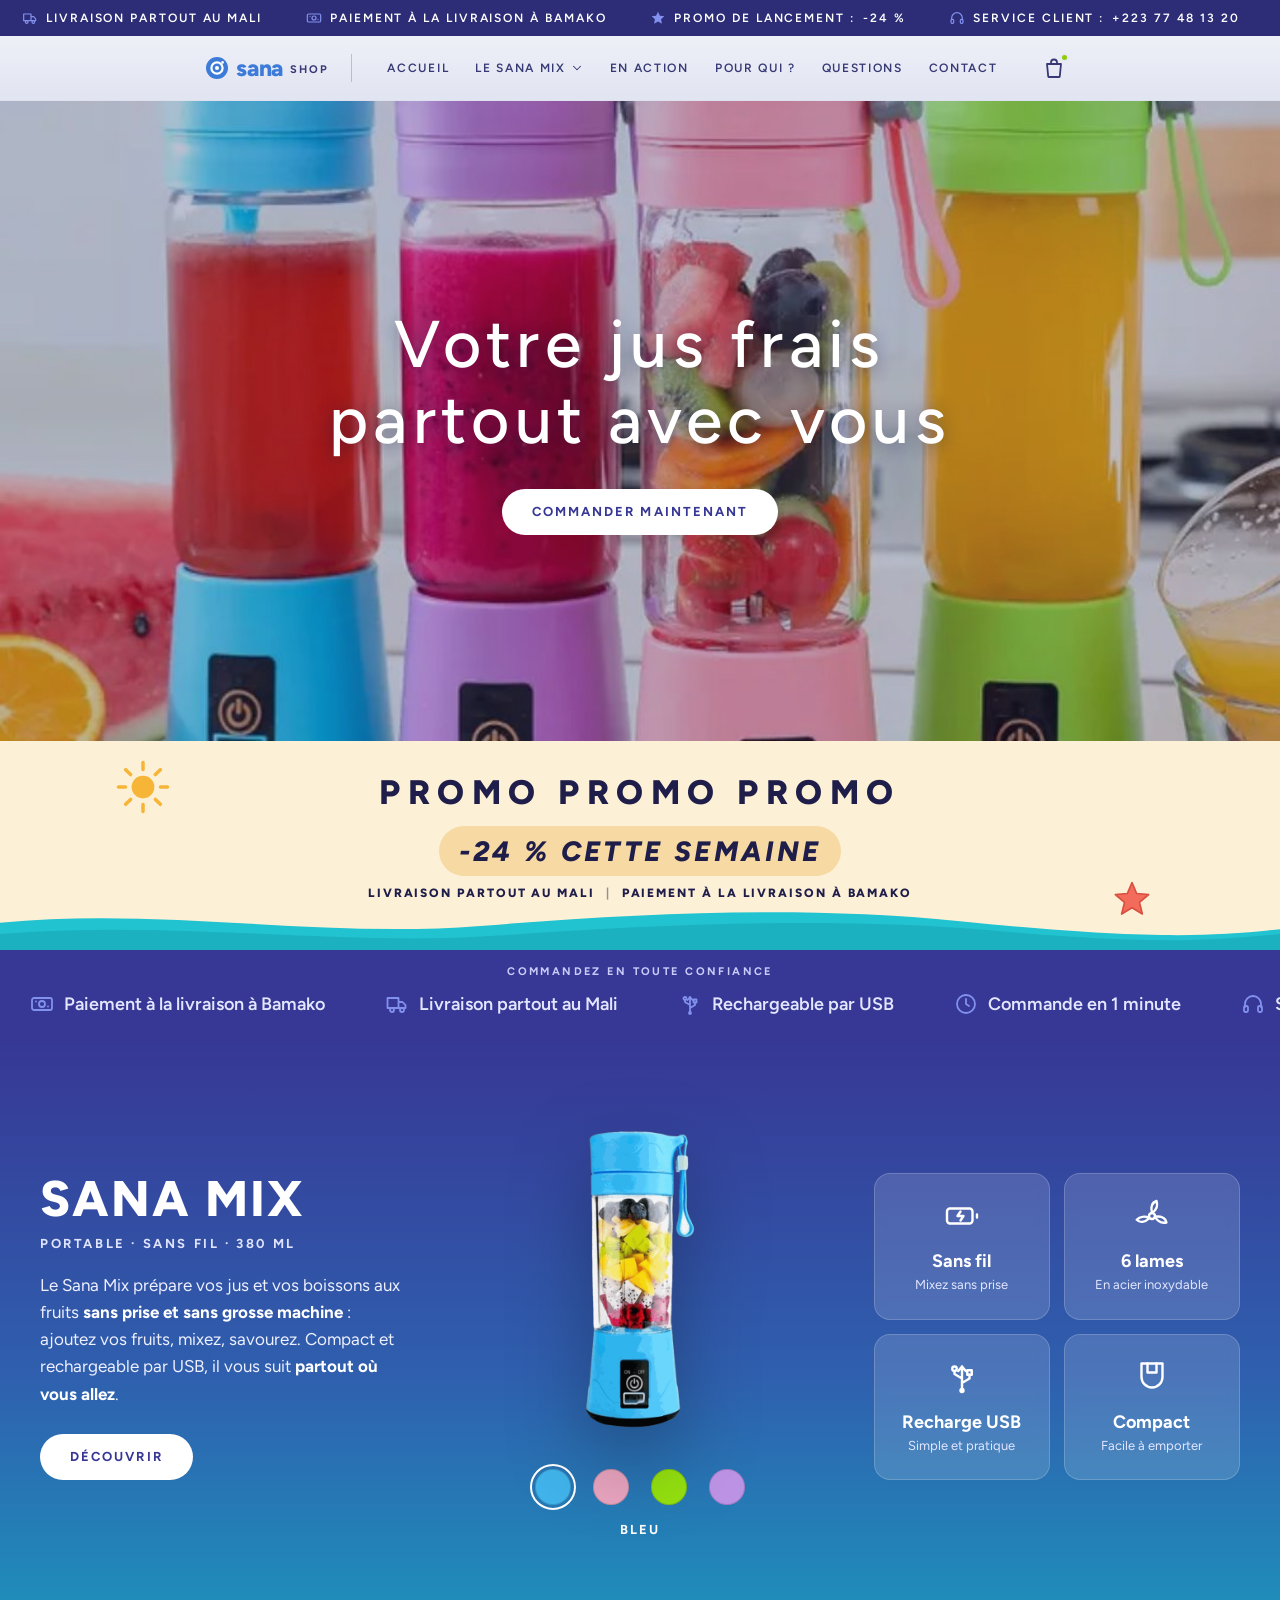
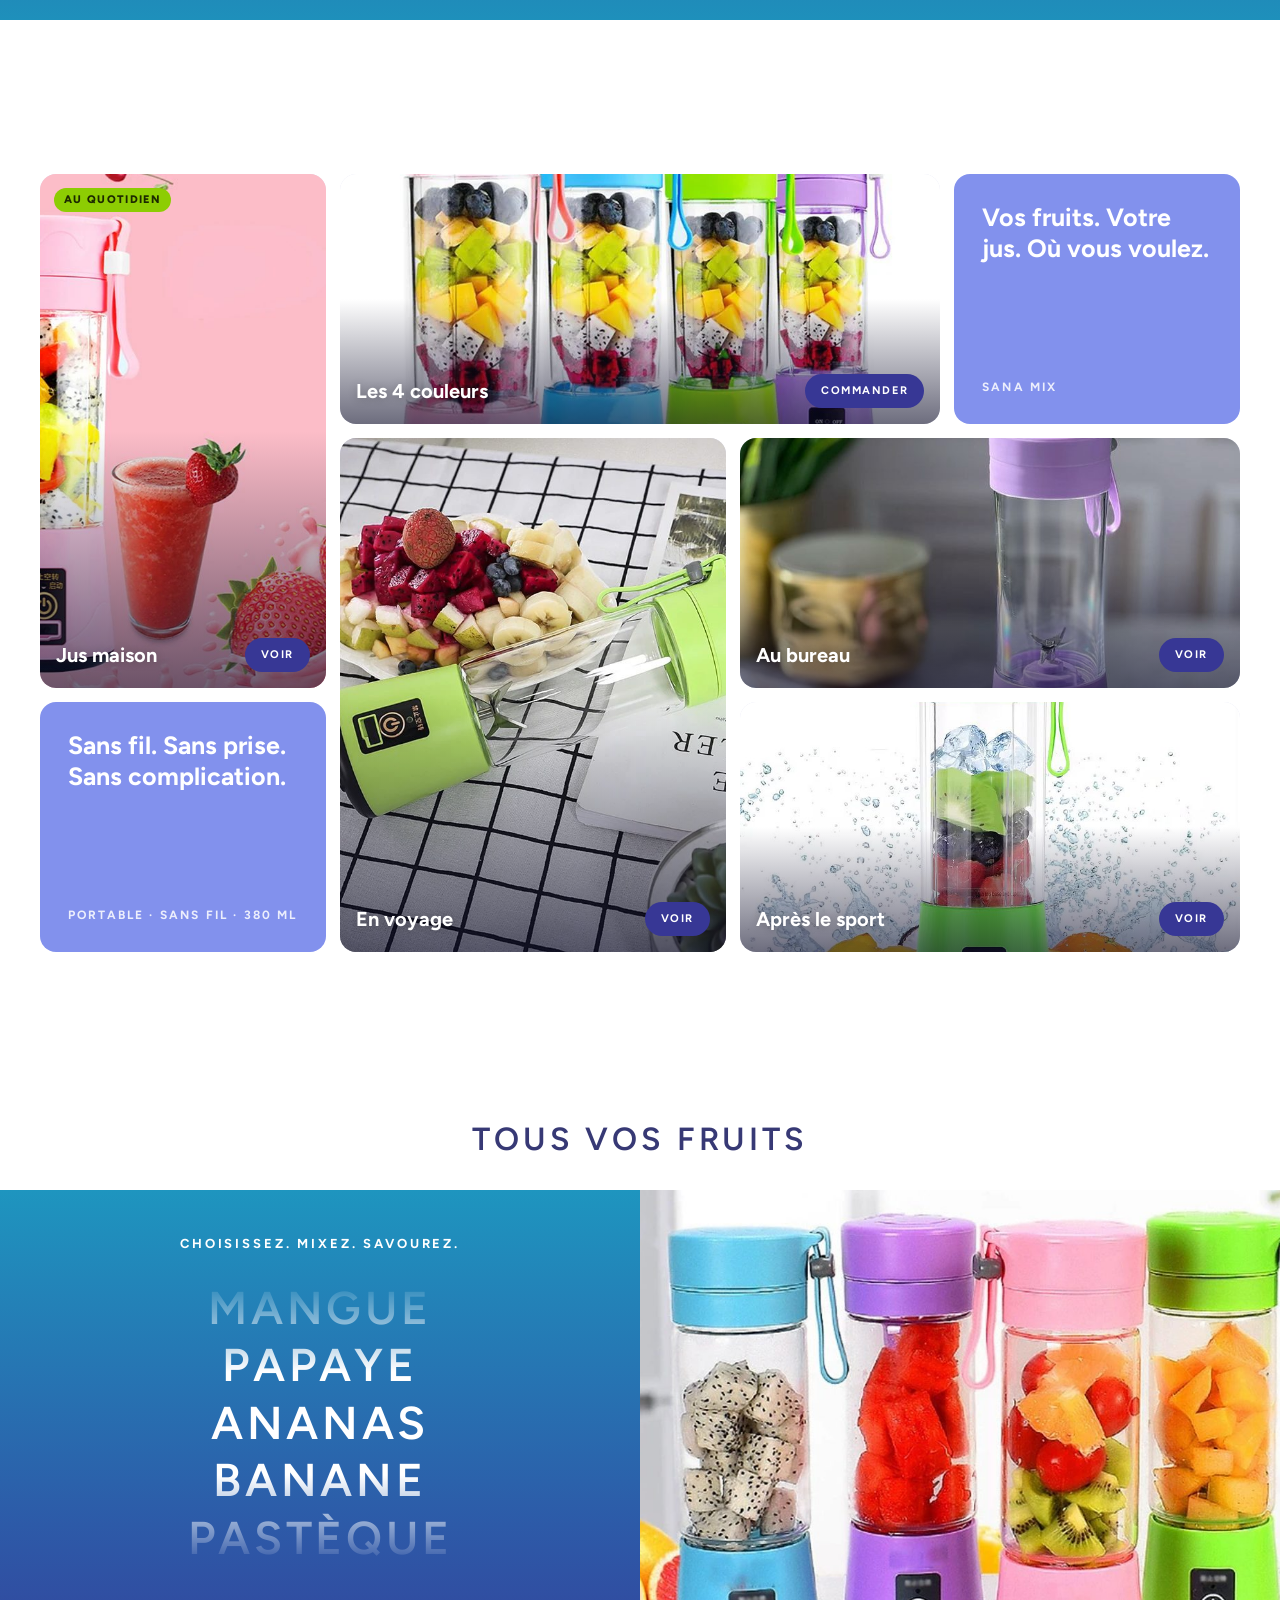
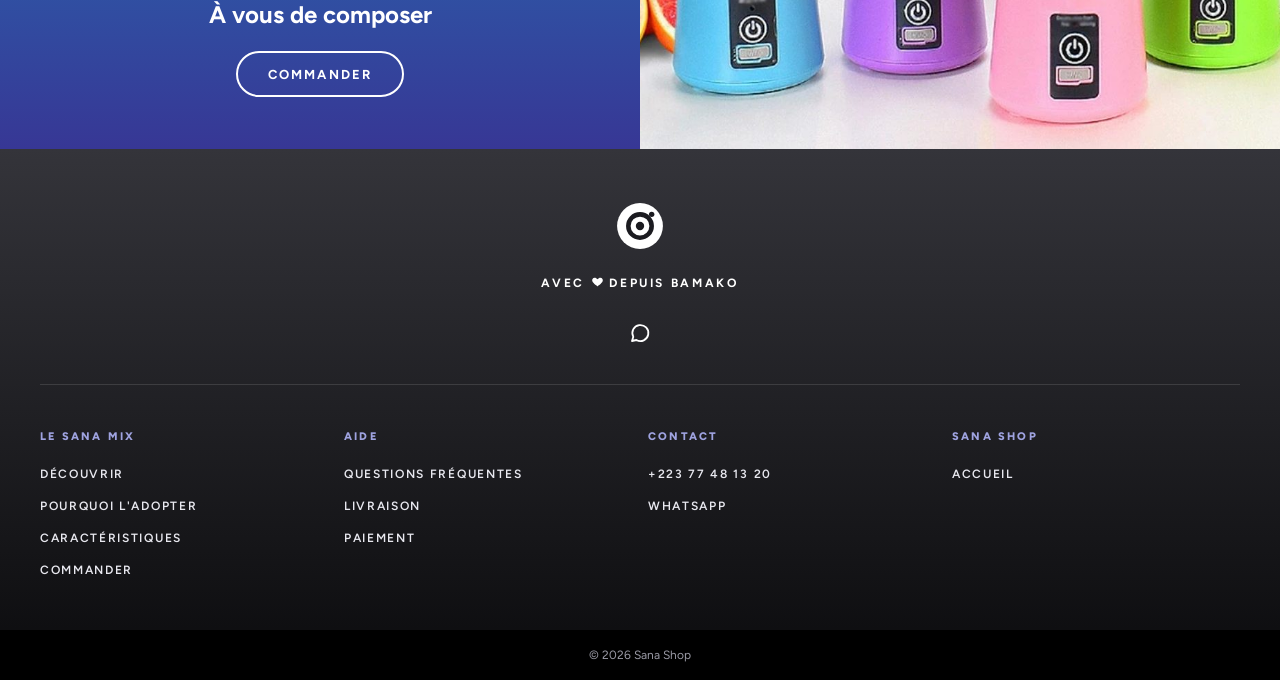
==== commit 8a0508a4: "Separate home and purchase pages, rename Pourpre to Violet, faster colours - Home page buttons now o" ====
--- a/index.html
+++ b/index.html
@@ -84,15 +84,16 @@
 
     <nav class="main-nav" aria-label="Menu principal">
       <ul>
+        <li class="nav-item"><a class="nav-link" href="index.html">Accueil</a></li>
         <li class="nav-item">
           <a class="nav-link" href="produit.html">Le Sana Mix <svg class="icon" aria-hidden="true"><use href="#i-chev-d"/></svg></a>
           <div class="mega">
             <div class="container">
               <div class="mega__grid">
-                <a class="mega__card" href="produit.html#raisons"><img src="images/produit-2.jpg" alt="" loading="lazy">Sans fil</a>
-                <a class="mega__card" href="produit.html#raisons"><img src="images/produit-3.jpg" alt="" loading="lazy">6 lames inox</a>
-                <a class="mega__card" href="produit.html#raisons"><img src="images/produit-4.jpg" alt="" loading="lazy">Recharge USB</a>
-                <a class="mega__card" href="produit.html#commande"><img src="images/pack-complet.jpg" alt="" loading="lazy">Les 4 couleurs</a>
+                <a class="mega__card" href="produit.html"><img src="images/produit-2.jpg" alt="" loading="lazy">Sans fil</a>
+                <a class="mega__card" href="produit.html"><img src="images/produit-3.jpg" alt="" loading="lazy">6 lames inox</a>
+                <a class="mega__card" href="produit.html"><img src="images/produit-4.jpg" alt="" loading="lazy">Recharge USB</a>
+                <a class="mega__card" href="produit.html"><img src="images/pack-complet.jpg" alt="" loading="lazy">Les 4 couleurs</a>
               </div>
               <a class="mega__all" href="produit.html">Tout découvrir</a>
             </div>
@@ -106,7 +107,7 @@
     </nav>
 
     <div class="header-icons">
-      <a class="icon-btn" href="produit.html#commande" aria-label="Commander">
+      <a class="icon-btn" href="produit.html" aria-label="Commander">
         <svg class="icon"><use href="#i-bag"/></svg><span class="cart-dot" aria-hidden="true"></span>
       </a>
     </div>
@@ -122,19 +123,20 @@
       <button class="icon-btn" type="button" data-menu-close aria-label="Fermer le menu"><svg class="icon"><use href="#i-close"/></svg></button>
     </div>
     <div class="drawer__tiles">
-      <a href="produit.html#raisons"><img src="images/produit-2.jpg" alt="" loading="lazy">Sans fil</a>
-      <a href="produit.html#raisons"><img src="images/produit-3.jpg" alt="" loading="lazy">6 lames inox</a>
-      <a href="produit.html#raisons"><img src="images/produit-4.jpg" alt="" loading="lazy">Recharge USB</a>
-      <a href="produit.html#commande"><img src="images/pack-complet.jpg" alt="" loading="lazy">Les 4 couleurs</a>
+      <a href="produit.html"><img src="images/produit-2.jpg" alt="" loading="lazy">Sans fil</a>
+      <a href="produit.html"><img src="images/produit-3.jpg" alt="" loading="lazy">6 lames inox</a>
+      <a href="produit.html"><img src="images/produit-4.jpg" alt="" loading="lazy">Recharge USB</a>
+      <a href="produit.html"><img src="images/pack-complet.jpg" alt="" loading="lazy">Les 4 couleurs</a>
     </div>
     <nav class="drawer__links" aria-label="Menu">
-      <a href="produit.html">Le Sana Mix <svg class="icon"><use href="#i-chev-r"/></svg></a>
+      <a href="index.html">Accueil <svg class="icon"><use href="#i-chev-r"/></svg></a>
+      <a href="produit.html">Acheter le Sana Mix <svg class="icon"><use href="#i-chev-r"/></svg></a>
       <a href="produit.html#en-action">En action <svg class="icon"><use href="#i-chev-r"/></svg></a>
       <a href="produit.html#pour-qui">Pour qui ? <svg class="icon"><use href="#i-chev-r"/></svg></a>
       <a href="produit.html#faq">Questions <svg class="icon"><use href="#i-chev-r"/></svg></a>
       <a href="#contact">Contact <svg class="icon"><use href="#i-chev-r"/></svg></a>
     </nav>
-    <a class="btn btn--block btn--lg" href="produit.html#commande">Commander – <span data-prix>9 500 FCFA</span></a>
+    <a class="btn btn--block btn--lg" href="produit.html">Commander – <span data-prix>9 500 FCFA</span></a>
   </div>
 </div>
 
@@ -148,7 +150,7 @@
     <span class="media-hint">Vidéo à ajouter : videos/accueil.mp4</span>
     <div class="hero__content reveal">
       <h1><span>Votre jus frais</span> <span>partout avec vous</span></h1>
-      <a class="btn btn--light" href="produit.html#commande">Commander maintenant</a>
+      <a class="btn btn--light" href="produit.html">Commander maintenant</a>
     </div>
   </section>
 
@@ -182,19 +184,19 @@
       <div class="showcase__text reveal">
         <h2 id="showcase-title">Sana Mix</h2>
         <h3>Portable · Sans fil · 380 ml</h3>
-        <p>Le Sana Mix prépare vos jus et vos smoothies <b>sans prise et sans grosse machine</b>&nbsp;: ajoutez vos fruits, mixez, savourez. Compact et rechargeable par USB, il vous suit <b>partout où vous allez</b>.</p>
+        <p>Le Sana Mix prépare vos jus et vos boissons aux fruits <b>sans prise et sans grosse machine</b>&nbsp;: ajoutez vos fruits, mixez, savourez. Compact et rechargeable par USB, il vous suit <b>partout où vous allez</b>.</p>
         <a class="btn btn--light" href="produit.html">Découvrir</a>
       </div>
 
       <div class="showcase__media reveal">
         <!-- IMAGES PAR COULEUR (PNG carré à fond transparent) :
-             images/couleur-bleu.png, couleur-rose.png, couleur-vert.png, couleur-pourpre.png -->
+             images/couleur-bleu.png, couleur-rose.png, couleur-vert.png, couleur-violet.png -->
         <img class="showcase__img" data-color-img src="images/couleur-bleu.png" alt="Le Sana Mix" width="600" height="600">
         <div class="swatches" role="group" aria-label="Choisir une couleur">
           <button class="swatch" type="button" data-color="Bleu" data-img="images/couleur-bleu.png" aria-pressed="true" aria-label="Bleu" style="--c:#41b4eb"><span></span></button>
         <button class="swatch" type="button" data-color="Rose" data-img="images/couleur-rose.png" aria-pressed="false" aria-label="Rose" style="--c:#e8a4bf"><span></span></button>
         <button class="swatch" type="button" data-color="Vert" data-img="images/couleur-vert.png" aria-pressed="false" aria-label="Vert" style="--c:#94e010"><span></span></button>
-        <button class="swatch" type="button" data-color="Pourpre" data-img="images/couleur-pourpre.png" aria-pressed="false" aria-label="Pourpre" style="--c:#bd93e6"><span></span></button>
+        <button class="swatch" type="button" data-color="Violet" data-img="images/couleur-violet.png" aria-pressed="false" aria-label="Violet" style="--c:#bd93e6"><span></span></button>
         </div>
         <p class="swatch-label" data-color-label>Bleu</p>
       </div>
@@ -213,12 +215,12 @@
     <div class="container">
       <h2 class="section-title reveal" id="usages-title">Un mixeur, mille envies</h2>
       <div class="bento reveal">
-        <a class="tile tile--a" href="produit.html#raisons">
+        <a class="tile tile--a" href="produit.html">
           <img src="images/usage-4.jpg" alt="" loading="lazy">
           <span class="tile__badge">Au quotidien</span>
-          <div class="tile__bar"><h4>Smoothies maison</h4><span class="btn btn--sm">Voir</span></div>
-        </a>
-        <a class="tile tile--b" href="produit.html#commande">
+          <div class="tile__bar"><h4>Jus maison</h4><span class="btn btn--sm">Voir</span></div>
+        </a>
+        <a class="tile tile--b" href="produit.html">
           <img src="images/pack-complet.jpg" alt="" loading="lazy">
           <div class="tile__bar"><h4>Les 4 couleurs</h4><span class="btn btn--sm">Commander</span></div>
         </a>
@@ -226,11 +228,11 @@
           <p>Vos fruits. Votre jus. Où vous voulez.</p>
           <span>Sana Mix</span>
         </div>
-        <a class="tile tile--c" href="produit.html#raisons">
+        <a class="tile tile--c" href="produit.html">
           <img src="images/usage-2.jpg" alt="" loading="lazy">
           <div class="tile__bar"><h4>En voyage</h4><span class="btn btn--sm">Voir</span></div>
         </a>
-        <a class="tile tile--d" href="produit.html#pour-qui">
+        <a class="tile tile--d" href="produit.html">
           <img src="images/usage-3.jpg" alt="" loading="lazy">
           <div class="tile__bar"><h4>Au bureau</h4><span class="btn btn--sm">Voir</span></div>
         </a>
@@ -238,7 +240,7 @@
           <p>Sans fil. Sans prise. Sans complication.</p>
           <span>Portable · Sans fil · 380 ml</span>
         </div>
-        <a class="tile tile--f" href="produit.html#raisons">
+        <a class="tile tile--f" href="produit.html">
           <img src="images/usage-1.jpg" alt="" loading="lazy">
           <div class="tile__bar"><h4>Après le sport</h4><span class="btn btn--sm">Voir</span></div>
         </a>
@@ -269,14 +271,14 @@
         <div class="wheel__window" aria-hidden="true">
           <ul class="wheel__list">
             <li>Mangue</li><li>Papaye</li><li>Ananas</li><li>Banane</li><li>Pastèque</li><li>Goyave</li>
-            <li>Orange</li><li>Citron</li><li>Melon</li><li>Avocat</li><li>Smoothies</li><li>Jus frais</li>
+            <li>Orange</li><li>Citron</li><li>Melon</li><li>Avocat</li><li>Pomme</li><li>Jus frais</li>
             <li>Mangue</li><li>Papaye</li><li>Ananas</li><li>Banane</li><li>Pastèque</li><li>Goyave</li>
-            <li>Orange</li><li>Citron</li><li>Melon</li><li>Avocat</li><li>Smoothies</li><li>Jus frais</li>
+            <li>Orange</li><li>Citron</li><li>Melon</li><li>Avocat</li><li>Pomme</li><li>Jus frais</li>
           </ul>
         </div>
-        <p class="sr-only">Mangue, papaye, ananas, banane, pastèque, goyave, orange, citron, melon, avocat, smoothies, jus frais.</p>
+        <p class="sr-only">Mangue, papaye, ananas, banane, pastèque, goyave, orange, citron, melon, avocat, pomme, jus frais.</p>
         <h3>À vous de composer</h3>
-        <a class="btn btn--outline-light" href="produit.html#commande">Commander</a>
+        <a class="btn btn--outline-light" href="produit.html">Commander</a>
       </div>
       <div class="wheel-img"><img src="images/ambiance.jpg" alt="" loading="lazy"></div>
     </div>
@@ -374,7 +376,7 @@
 </footer>
 
 <!-- Bouton « Commander » qui flotte en bas de l'écran (téléphone) -->
-<a class="btn btn--lg float-cta" href="produit.html#commande">Commander – <span data-prix>9 500 FCFA</span></a>
+<a class="btn btn--lg float-cta" href="produit.html">Commander – <span data-prix>9 500 FCFA</span></a>
 
 <script src="script.js"></script>
 </body>
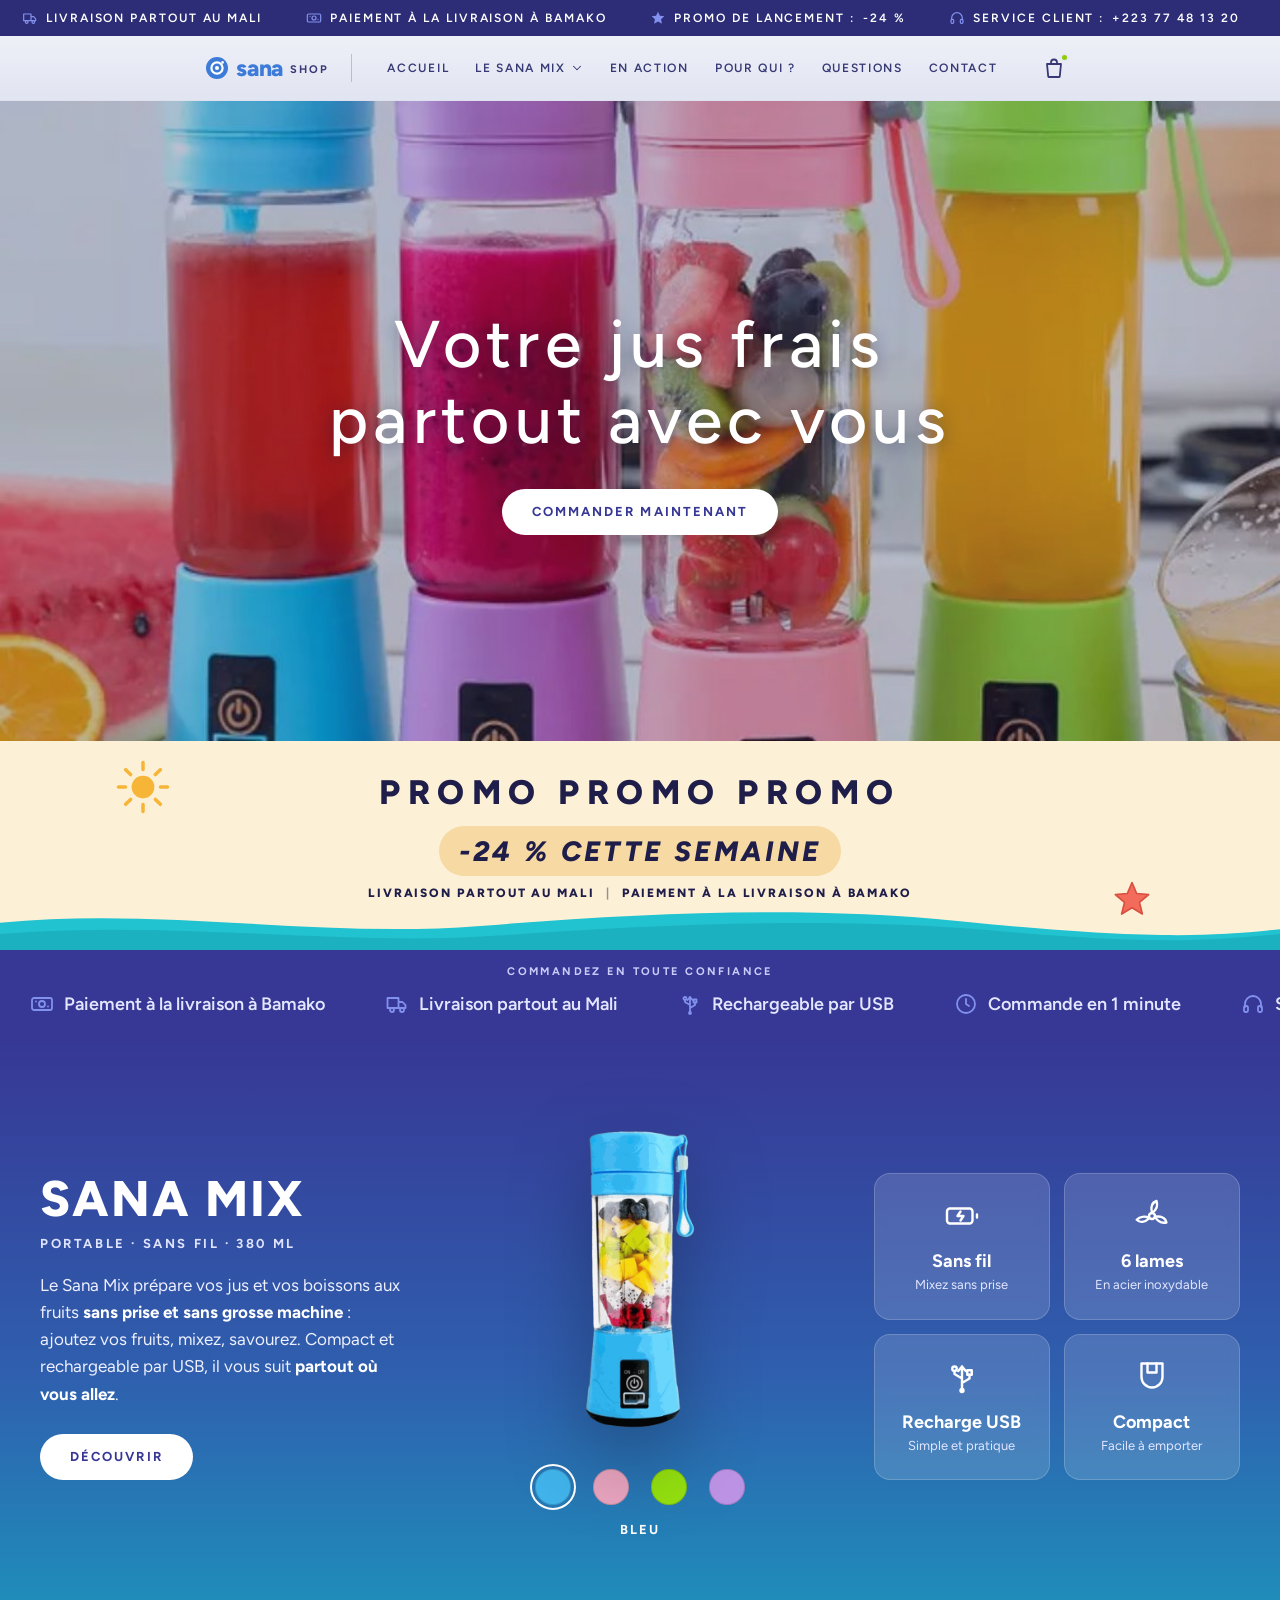
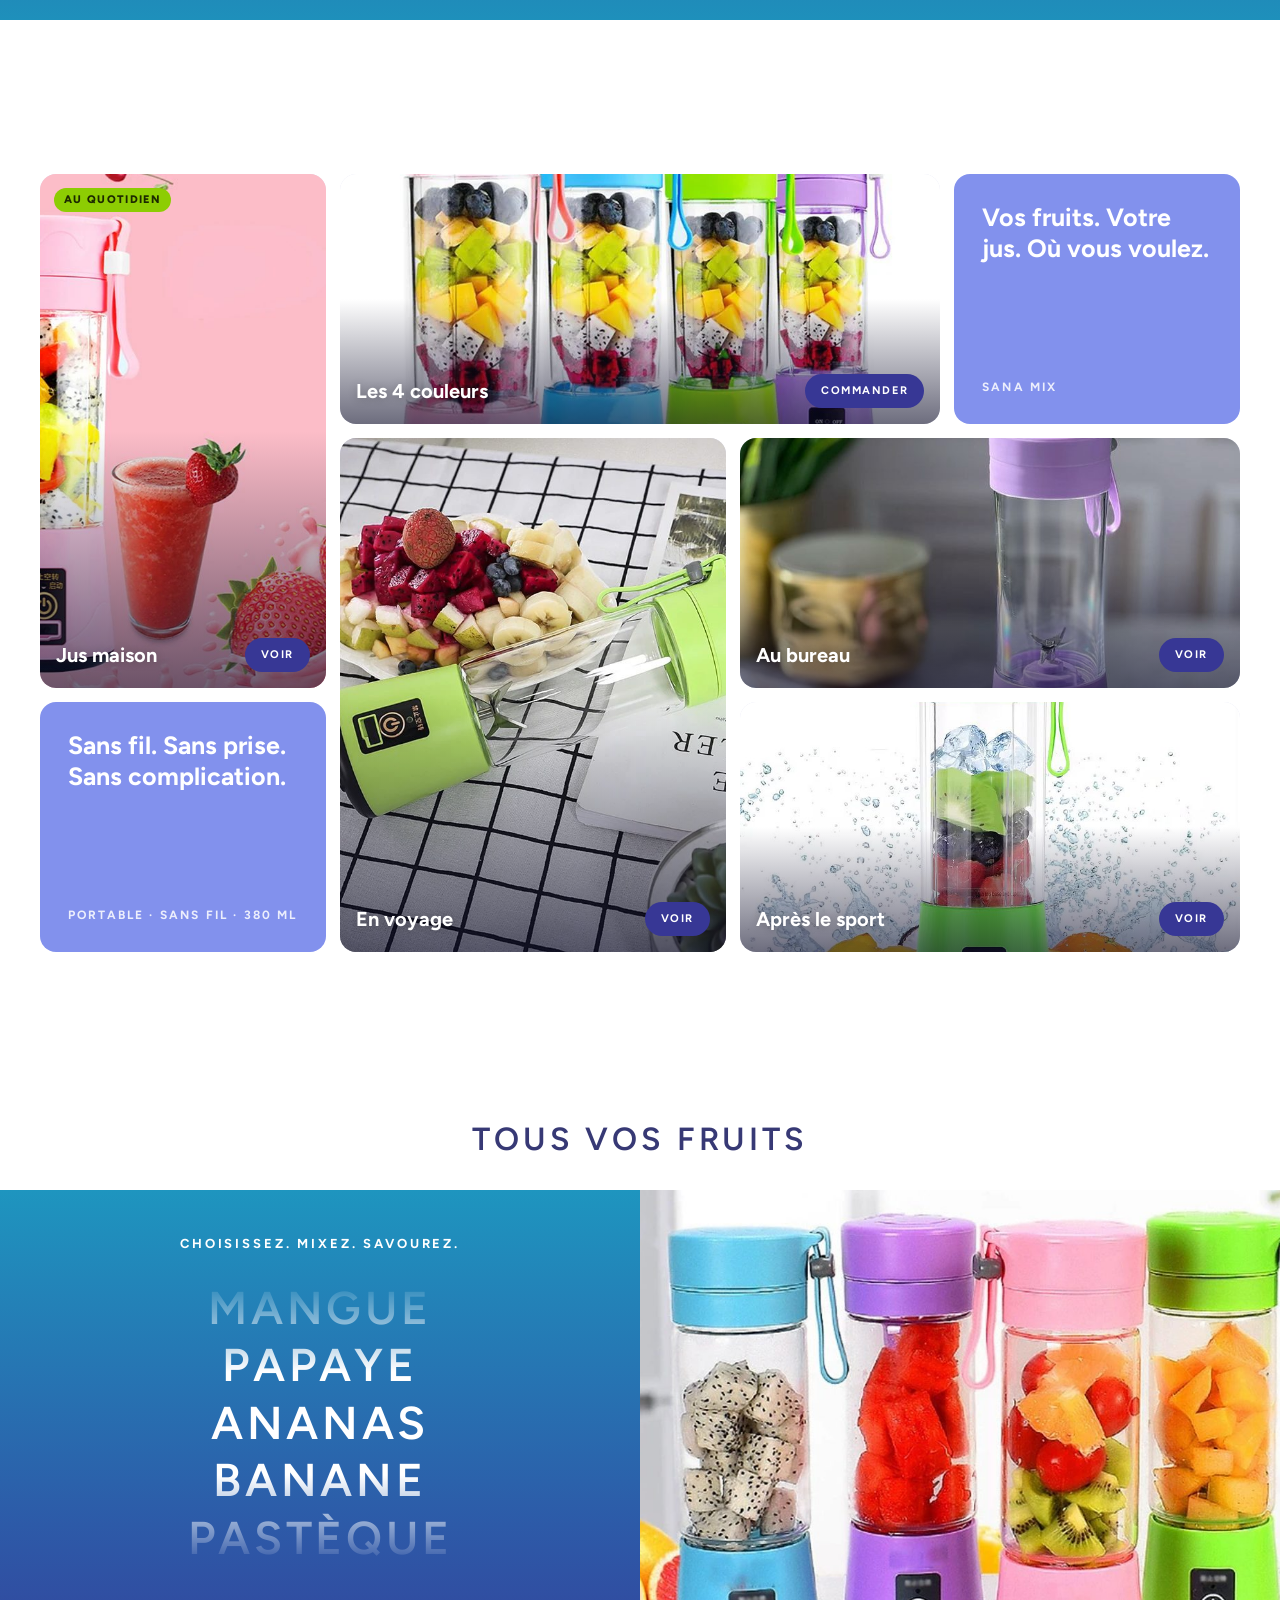
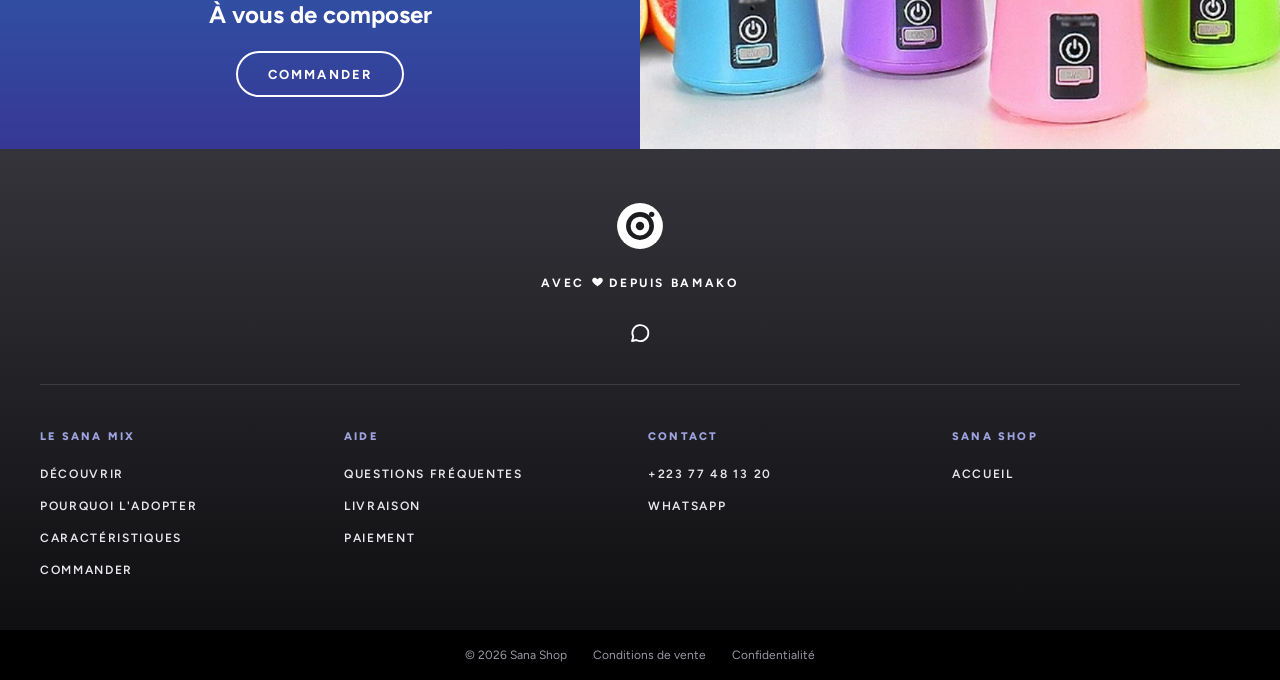
==== commit 5557f8e7: "Prepare the site for ads: legal pages, order source, pixels - Conditions de vente and Politique de c" ====
--- a/index.html
+++ b/index.html
@@ -370,7 +370,8 @@
   <div class="footer-bottom">
     <div class="container">
       <span>© <span data-annee>2026</span> Sana Shop</span>
-      <!-- À ajouter quand les pages existeront : Conditions de vente, Confidentialité -->
+      <a href="conditions.html">Conditions de vente</a>
+      <a href="confidentialite.html">Confidentialité</a>
     </div>
   </div>
 </footer>
--- a/style.css
+++ b/style.css
@@ -513,6 +513,20 @@
 .footer-bottom .container { display: flex; flex-wrap: wrap; justify-content: center; gap: 8px 26px; }
 .footer-bottom a:hover { color: #fff; }
 @media (min-width: 900px) { .footer-cols { grid-template-columns: repeat(4, 1fr); padding: 44px 0; } }
+
+/* ---------- Pages d'information (conditions de vente, confidentialité) ---------- */
+.legal { padding: 40px 0 64px; }
+.legal__inner { max-width: 760px; margin-inline: auto; }
+.legal h1 { font-size: clamp(28px, 5vw, 38px); font-weight: 800; line-height: 1.15; letter-spacing: -.01em; margin-bottom: 8px; }
+.legal__date { color: var(--ink-soft); font-size: 14px; margin-bottom: 26px; }
+.legal__intro { font-size: 17px; }
+.legal h2 { font-size: 19px; font-weight: 800; line-height: 1.3; margin: 30px 0 10px; }
+.legal p, .legal li { font-size: 16px; line-height: 1.65; }
+.legal p + p { margin-top: 10px; }
+.legal ul { list-style: disc; padding-left: 22px; margin: 10px 0; }
+.legal li + li { margin-top: 6px; }
+.legal a:not(.btn) { color: var(--indigo); text-decoration: underline; text-underline-offset: 3px; }
+.legal__cta { margin-top: 38px; text-align: center; }
 
 /* ---------- Bouton « Commander » flottant (téléphone) ---------- */
 .float-cta {
@@ -744,6 +758,8 @@
 .form-error.is-visible { display: block; }
 .order__note { display: flex; align-items: center; justify-content: center; gap: 8px; margin-top: 14px; font-size: 13px; color: var(--ink-soft); text-align: center; }
 .order__note .icon { width: 18px; height: 18px; color: var(--indigo); }
+.order__legal { margin-top: 10px; font-size: 12px; line-height: 1.5; color: var(--ink-soft); text-align: center; }
+.order__legal a { text-decoration: underline; text-underline-offset: 2px; }
 .order__success { padding: 44px 24px; text-align: center; }
 .success-icon { width: 76px; height: 76px; border-radius: 50%; background: var(--lime); color: #fff; display: grid; place-items: center; margin: 0 auto 18px; animation: pop .5s ease; }
 .success-icon .icon { width: 40px; height: 40px; stroke-width: 2.6; }
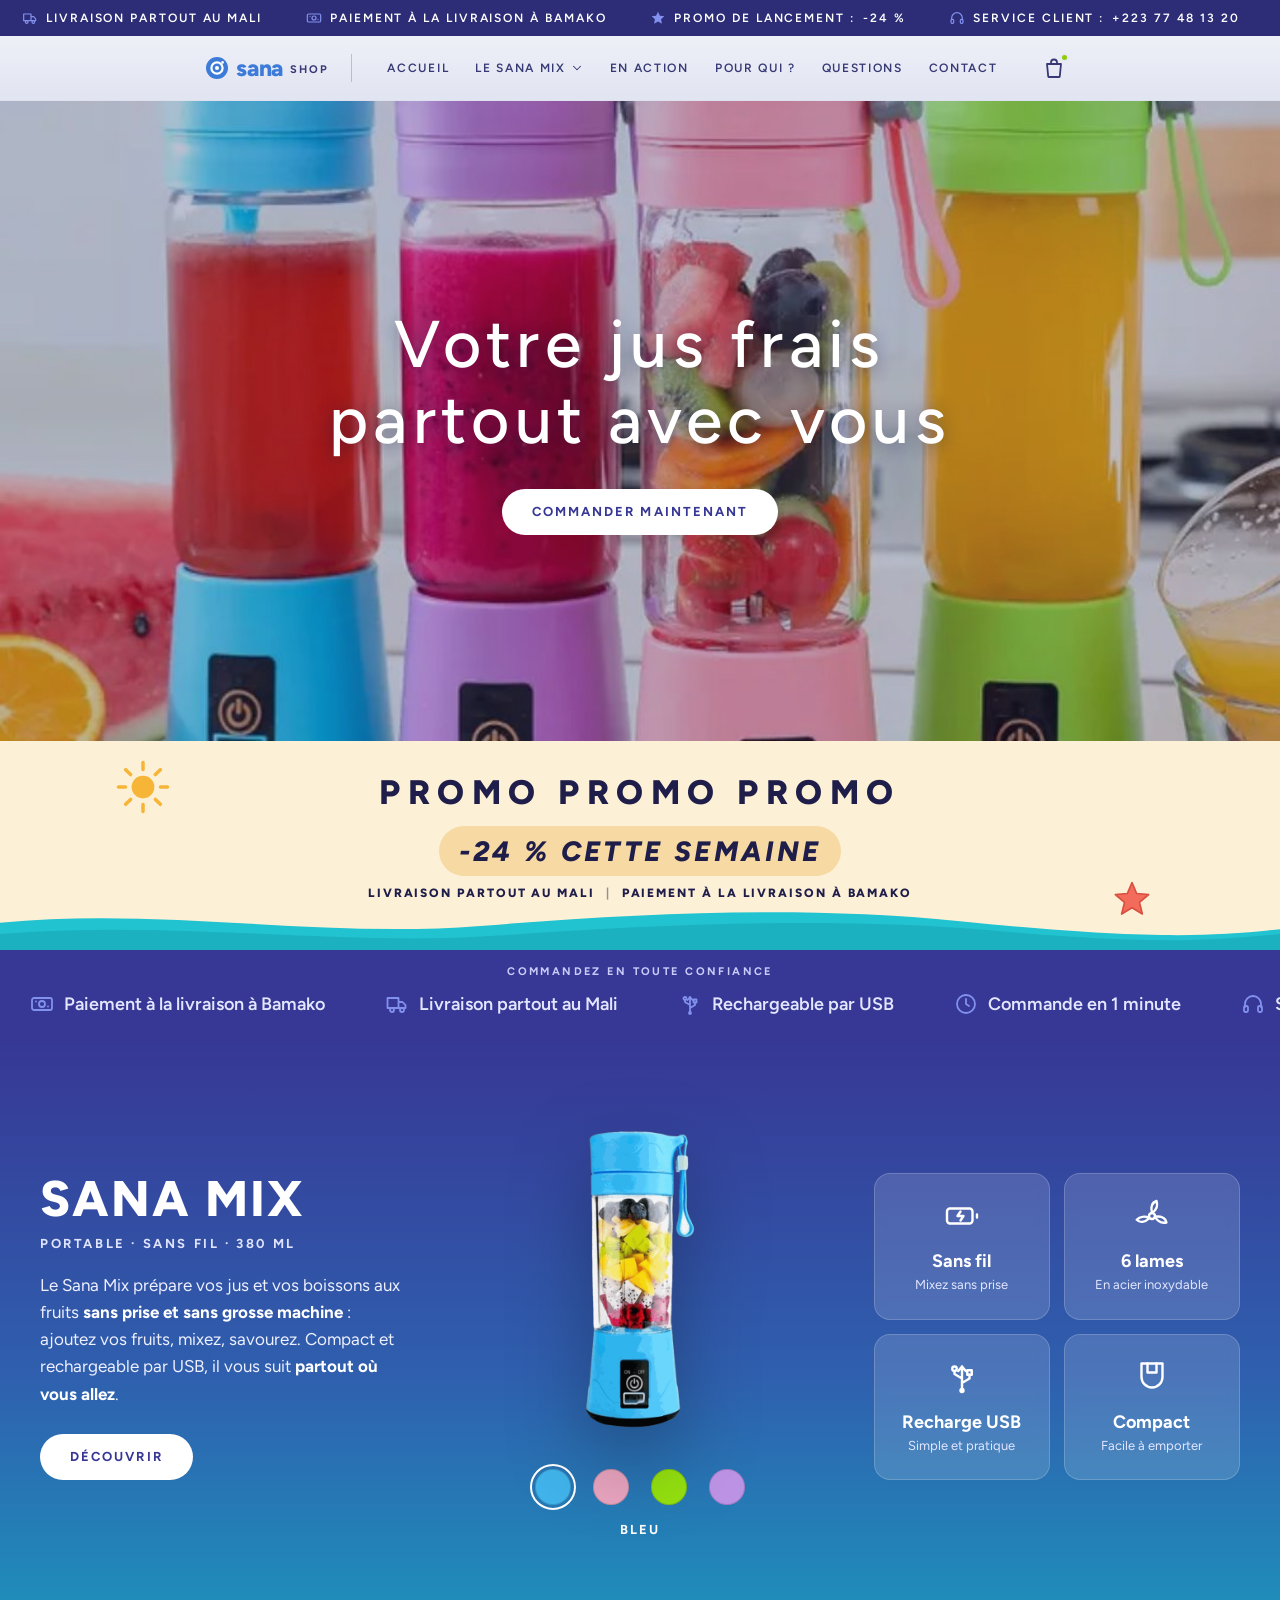
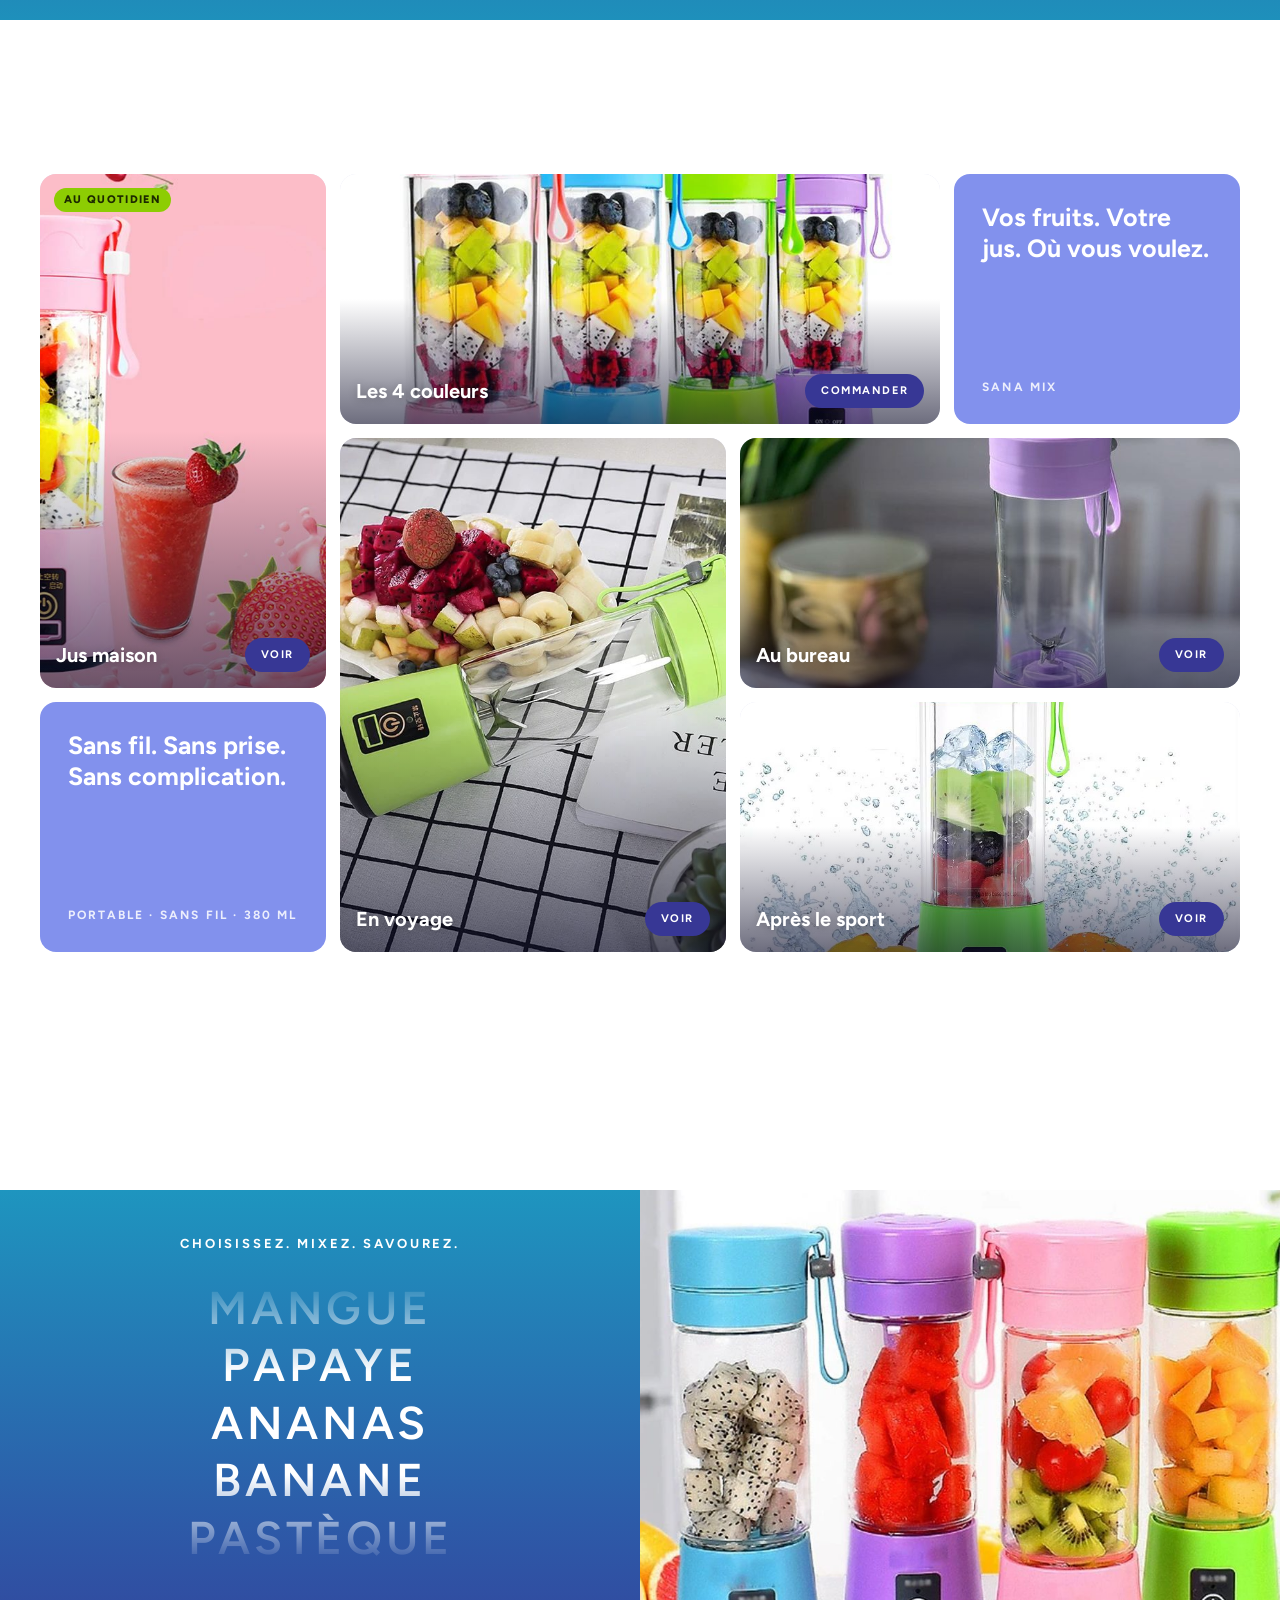
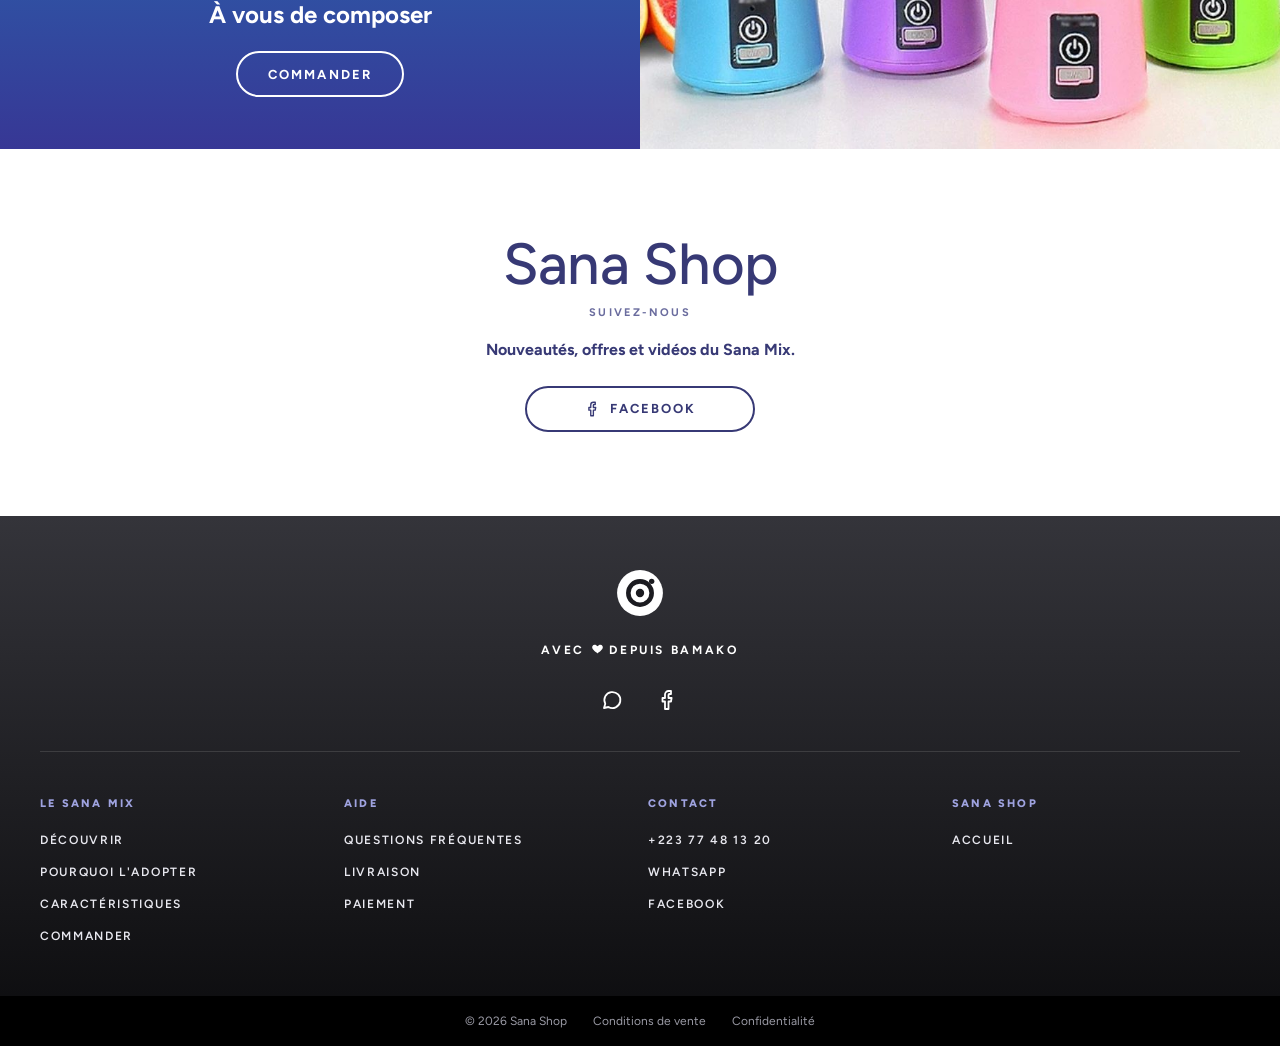
==== commit b26de3b2: "Add the Facebook page link - CONFIG.facebook points to the new Sana Shop page (footer icons and link" ====
--- a/index.html
+++ b/index.html
@@ -287,11 +287,14 @@
   <!-- 10. Réseaux sociaux — À REMPLACER : votre vrai nom de compte et vos liens -->
   <section class="section social" data-bloc="reseaux" aria-labelledby="social-title">
     <div class="container reveal">
-      <h2 id="social-title">@sanashop</h2>
-      <p class="eyebrow">Sur TikTok et Facebook</p>
-      <p>Idées de recettes, astuces et nouveautés.</p>
-      <p class="social__tag">#SanaMix</p>
-      <a class="btn btn--outline" data-lien="suivre" href="#" target="_blank" rel="noopener"><svg class="icon"><use href="#i-tiktok"/></svg>Nous suivre</a>
+      <h2 id="social-title">Sana Shop</h2>
+      <p class="eyebrow">Suivez-nous</p>
+      <p class="social__tag">Nouveautés, offres et vidéos du Sana Mix.</p>
+      <!-- Chaque bouton n'apparaît que si son lien est rempli dans CONFIG (script.js) -->
+      <div class="social__liens">
+        <a class="btn btn--outline" data-lien="facebook" href="#" target="_blank" rel="noopener"><svg class="icon"><use href="#i-facebook"/></svg>Facebook</a>
+        <a class="btn btn--outline" data-lien="tiktok" href="#" target="_blank" rel="noopener"><svg class="icon"><use href="#i-tiktok"/></svg>TikTok</a>
+      </div>
     </div>
   </section>
 
--- a/style.css
+++ b/style.css
@@ -462,6 +462,7 @@
 .social .eyebrow { color: var(--ink-soft); margin: 8px 0 16px; font-size: 11px; }
 .social p { color: var(--ink-soft); }
 .social__tag { font-weight: 700; color: var(--ink) !important; margin: 4px 0 24px; }
+.social__liens { display: flex; flex-wrap: wrap; justify-content: center; gap: 12px; }
 .social .btn { min-width: 230px; }
 .social .btn .icon { width: 18px; height: 18px; }
 
